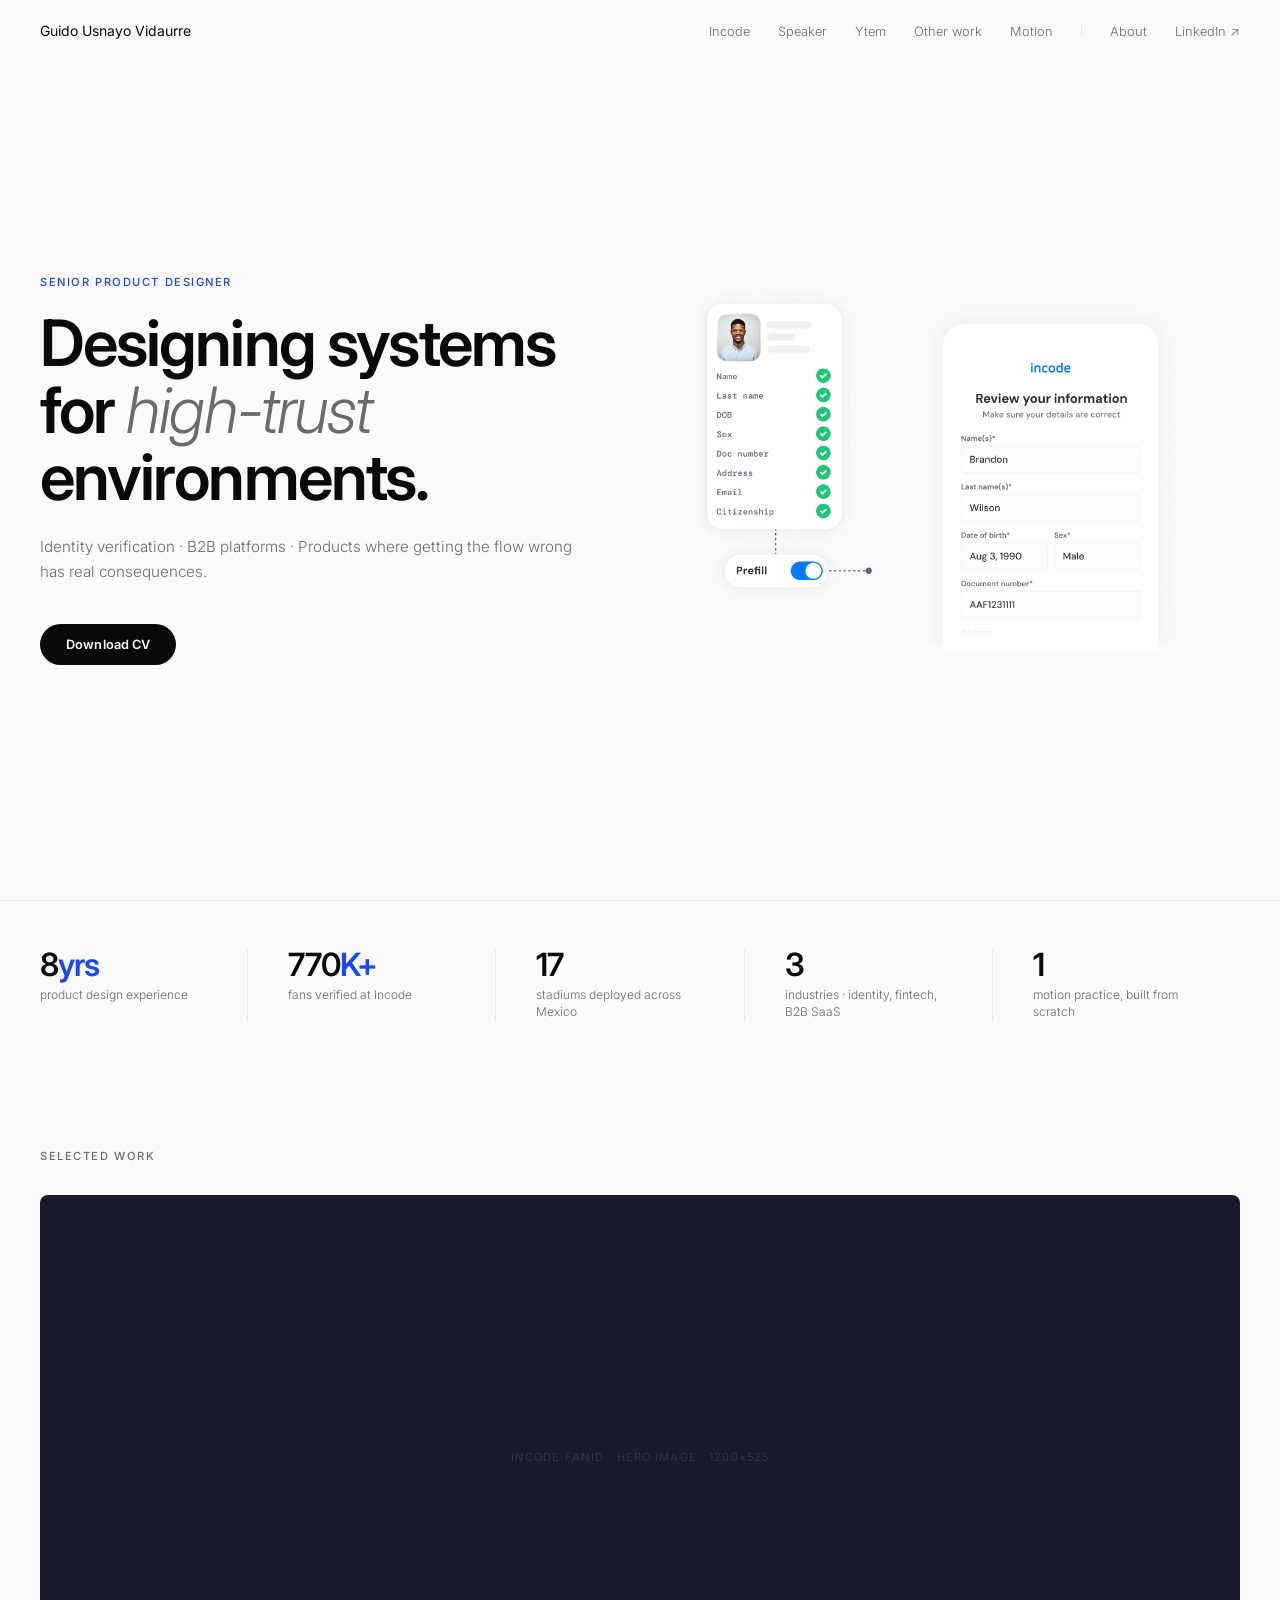
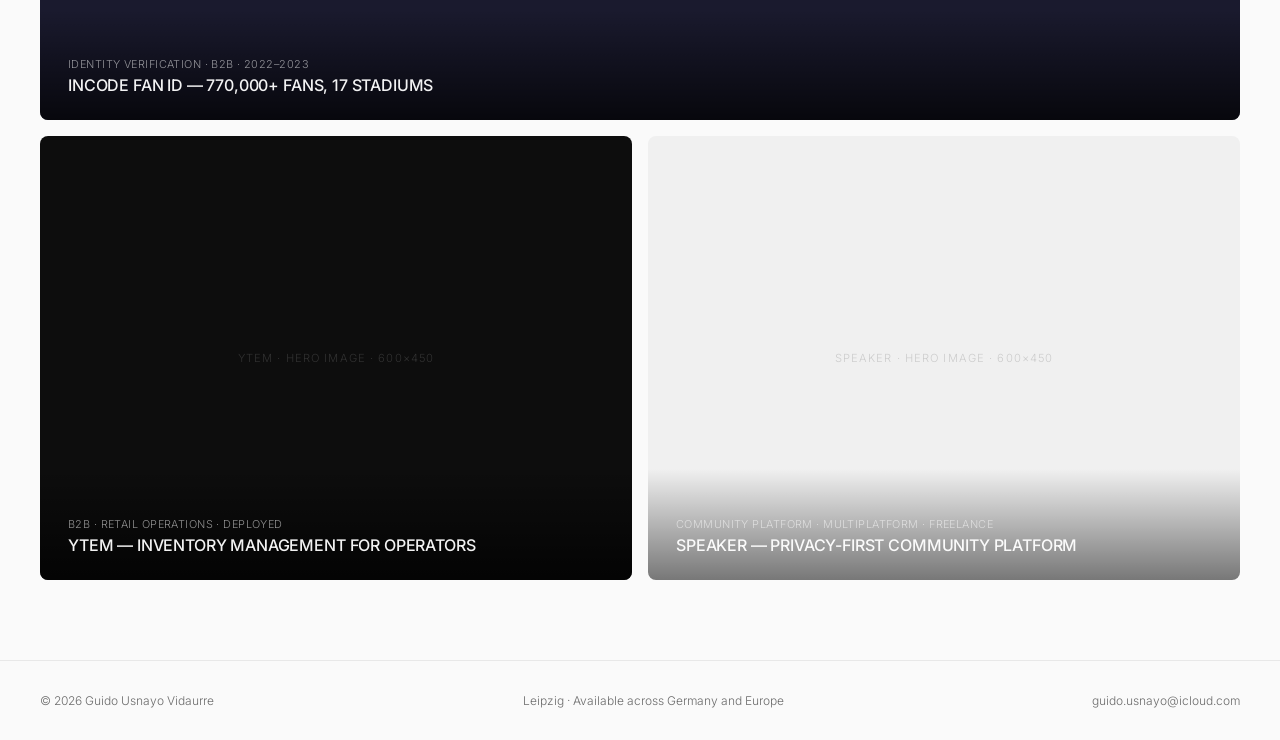
==== index.html @ aa454eb3 "add all pages and rename images" ====
<!DOCTYPE html>
<html lang="en">
<head>
  <meta charset="UTF-8">
  <meta name="viewport" content="width=device-width, initial-scale=1.0">
  <title>Guido Usnayo Vidaurre — Senior Product Designer</title>
  <link rel="preconnect" href="https://fonts.googleapis.com">
  <link rel="preconnect" href="https://fonts.gstatic.com" crossorigin>
  <link href="https://fonts.googleapis.com/css2?family=Inter:wght@300;400;500;600&display=swap" rel="stylesheet">
  <style>
    *, *::before, *::after { box-sizing: border-box; margin: 0; padding: 0; }

    :root {
      --black: #0a0a0a;
      --white: #fafafa;
      --gray: #6b6b6b;
      --light-gray: #e8e8e8;
      --accent: #1a46ff;
      --font: 'Inter', -apple-system, sans-serif;
    }

    html { font-size: 16px; scroll-behavior: smooth; }

    body {
      background: var(--white);
      color: var(--black);
      font-family: var(--font);
      font-weight: 300;
      -webkit-font-smoothing: antialiased;
    }

    /* NAV */
    nav {
      position: fixed;
      top: 0; left: 0; right: 0;
      z-index: 100;
      display: flex;
      align-items: center;
      justify-content: space-between;
      padding: 20px 40px;
      background: rgba(250,250,250,0.92);
      backdrop-filter: blur(12px);
      border-bottom: 1px solid transparent;
      transition: border-color 0.3s;
    }
    nav.scrolled { border-bottom-color: var(--light-gray); }

    .nav-name {
      font-size: 0.875rem;
      font-weight: 400;
      color: var(--black);
      text-decoration: none;
    }

    .nav-links {
      display: flex;
      align-items: center;
      gap: 28px;
      list-style: none;
    }
    .nav-links a {
      font-size: 0.8rem;
      color: var(--gray);
      text-decoration: none;
      transition: color 0.2s;
    }
    .nav-links a:hover { color: var(--black); }
    .nav-divider { width: 1px; height: 12px; background: var(--light-gray); }

    /* HERO */
    .hero {
      min-height: 100vh;
      display: grid;
      grid-template-columns: 1fr 1fr;
      align-items: center;
      padding: 120px 40px 80px;
      gap: 80px;
    }

    .hero-label {
      font-size: 0.7rem;
      font-weight: 500;
      letter-spacing: 0.14em;
      text-transform: uppercase;
      color: var(--accent);
      margin-bottom: 20px;
      opacity: 0;
      animation: fadeUp 0.5s ease forwards 0.1s;
    }

    .hero-headline {
      font-size: clamp(2.8rem, 5vw, 4.5rem);
      font-weight: 600;
      line-height: 1.05;
      letter-spacing: -0.03em;
      color: var(--black);
      margin-bottom: 24px;
      opacity: 0;
      animation: fadeUp 0.5s ease forwards 0.2s;
    }

    .hero-headline em {
      font-style: italic;
      font-weight: 300;
      color: var(--gray);
    }

    .hero-sub {
      font-size: 0.95rem;
      line-height: 1.65;
      color: var(--gray);
      margin-bottom: 40px;
      opacity: 0;
      animation: fadeUp 0.5s ease forwards 0.3s;
    }

    .hero-actions {
      opacity: 0;
      animation: fadeUp 0.5s ease forwards 0.4s;
    }

    .btn-pill {
      display: inline-flex;
      align-items: center;
      gap: 8px;
      background: var(--black);
      color: var(--white);
      padding: 13px 26px;
      border-radius: 100px;
      font-size: 0.8rem;
      font-weight: 600;
      text-decoration: none;
      letter-spacing: 0.01em;
      transition: background 0.2s, transform 0.15s;
    }
    .btn-pill:hover { background: #222; transform: translateY(-1px); }

    /* HERO RIGHT */
    .hero-right {
      opacity: 0;
      animation: fadeIn 0.7s ease forwards 0.5s;
    }

    .hero-image-placeholder {
      width: 100%;
      aspect-ratio: 4/3;
      background: #f0f0f0;
      border-radius: 12px;
      display: flex;
      align-items: center;
      justify-content: center;
      color: var(--gray);
      font-size: 0.75rem;
      letter-spacing: 0.06em;
      text-transform: uppercase;
      border: 1px dashed var(--light-gray);
    }

    /* STATS BAR */
    .stats {
      padding: 48px 40px;
      border-top: 1px solid var(--light-gray);
      display: flex;
      gap: 0;
    }

    .stat {
      flex: 1;
      padding-right: 40px;
      border-right: 1px solid var(--light-gray);
    }
    .stat:not(:first-child) { padding-left: 40px; }
    .stat:last-child { border-right: none; }

    .stat-value {
      font-size: 2rem;
      font-weight: 600;
      letter-spacing: -0.03em;
      color: var(--black);
      line-height: 1;
      margin-bottom: 6px;
    }
    .stat-value span { color: var(--accent); }

    .stat-label {
      font-size: 0.75rem;
      color: var(--gray);
      line-height: 1.4;
    }

    /* WORK GRID */
    .work { padding: 80px 40px; }

    .section-label {
      font-size: 0.7rem;
      font-weight: 500;
      letter-spacing: 0.14em;
      text-transform: uppercase;
      color: var(--gray);
      margin-bottom: 32px;
      display: block;
    }

    .work-grid {
      display: grid;
      grid-template-columns: 1fr 1fr;
      gap: 16px;
    }

    .work-item {
      position: relative;
      display: block;
      text-decoration: none;
      overflow: hidden;
      border-radius: 8px;
    }

    .work-item:first-child {
      grid-column: 1 / -1;
    }

    .work-item-img {
      position: relative;
      width: 100%;
      aspect-ratio: 16/7;
      background: #1a1a2e;
      display: flex;
      align-items: center;
      justify-content: center;
      color: rgba(255,255,255,0.15);
      font-size: 0.7rem;
      letter-spacing: 0.1em;
      text-transform: uppercase;
      transition: transform 0.5s cubic-bezier(0.16,1,0.3,1);
      overflow: hidden;
    }

    .work-item:not(:first-child) .work-item-img {
      aspect-ratio: 4/3;
    }

    .work-item:nth-child(2) .work-item-img { background: #0d0d0d; }
    .work-item:nth-child(3) .work-item-img { background: #f0f0f0; color: rgba(0,0,0,0.15); }

    .work-item:hover .work-item-img { transform: scale(1.02); }

    /* Title overlay inside image */
    .work-item-info {
      position: absolute;
      bottom: 0;
      left: 0;
      right: 0;
      padding: 48px 28px 24px;
      background: linear-gradient(to top, rgba(0,0,0,0.72) 0%, transparent 100%);
    }

    .work-item:nth-child(3) .work-item-info {
      background: linear-gradient(to top, rgba(0,0,0,0.5) 0%, transparent 100%);
    }

    .work-item-meta {
      font-size: 0.68rem;
      color: rgba(255,255,255,0.55);
      letter-spacing: 0.04em;
      margin-bottom: 4px;
    }

    .work-item-title {
      font-size: 1rem;
      font-weight: 500;
      color: rgba(255,255,255,0.95);
      letter-spacing: -0.01em;
      line-height: 1.3;
    }

    /* FOOTER */
    footer {
      padding: 32px 40px;
      border-top: 1px solid var(--light-gray);
      display: flex;
      align-items: center;
      justify-content: space-between;
    }

    .footer-text {
      font-size: 0.75rem;
      color: var(--gray);
    }

    /* ANIMATIONS */
    @keyframes fadeUp {
      from { opacity: 0; transform: translateY(14px); }
      to { opacity: 1; transform: translateY(0); }
    }
    @keyframes fadeIn {
      from { opacity: 0; }
      to { opacity: 1; }
    }

    /* RESPONSIVE */
    @media (max-width: 860px) {
      nav { padding: 16px 20px; }
      .nav-links { gap: 16px; }

      .hero {
        grid-template-columns: 1fr;
        padding: 100px 20px 60px;
        gap: 40px;
        min-height: auto;
      }

      .stats {
        padding: 40px 20px;
        flex-wrap: wrap;
        gap: 24px;
      }
      .stat { flex: 1 1 40%; border-right: none; padding: 0; }

      .work { padding: 40px 20px; }
      .work-grid { grid-template-columns: 1fr; }
      .work-item:first-child { grid-column: 1; }
      .work-item .work-item-img { aspect-ratio: 4/3 !important; }

      footer { padding: 24px 20px; flex-direction: column; gap: 8px; text-align: center; }
    }
  </style>
</head>
<body>

  <nav id="nav">
    <a href="index.html" class="nav-name">Guido Usnayo Vidaurre</a>
    <ul class="nav-links">
      <li><a href="incode.html">Incode</a></li>
      <li><a href="speaker.html">Speaker</a></li>
      <li><a href="ytem.html">Ytem</a></li>
      <li><a href="other.html">Other work</a></li>
      <li><a href="motion.html">Motion</a></li>
      <li class="nav-divider"></li>
      <li><a href="about.html">About</a></li>
      <li><a href="https://www.linkedin.com/in/guido-usnayovidaurre/" target="_blank">LinkedIn ↗</a></li>
    </ul>
  </nav>

  <!-- HERO -->
  <section class="hero">
    <div class="hero-left">
      <p class="hero-label">Senior Product Designer</p>
      <h1 class="hero-headline">Designing systems for <em>high-trust</em> environments.</h1>
      <p class="hero-sub">Identity verification · B2B platforms · Products where getting the flow wrong has real consequences.</p>
      <div class="hero-actions">
        <a href="https://drive.google.com/file/d/1SzSFB1lvbNfN5dKFIprZUKIo4jcVjWtV/view?usp=share_link" target="_blank" class="btn-pill">Download CV</a>
      </div>
    </div>
    <div class="hero-right">
      <!-- Replace src with your actual hero image -->
      <img src="images/ic1.png" alt="Incode operator dashboard" style="width:100%; height:100%; object-fit:cover; border-radius:12px;">
    </div>
  </section>

  <!-- STATS -->
  <section class="stats">
    <div class="stat">
      <div class="stat-value">8<span>yrs</span></div>
      <div class="stat-label">product design experience</div>
    </div>
    <div class="stat">
      <div class="stat-value">770<span>K+</span></div>
      <div class="stat-label">fans verified at Incode</div>
    </div>
    <div class="stat">
      <div class="stat-value">17</div>
      <div class="stat-label">stadiums deployed across Mexico</div>
    </div>
    <div class="stat">
      <div class="stat-value">3</div>
      <div class="stat-label">industries · identity, fintech, B2B SaaS</div>
    </div>
    <div class="stat">
      <div class="stat-value">1</div>
      <div class="stat-label">motion practice, built from scratch</div>
    </div>
  </section>

  <!-- WORK -->
  <section class="work">
    <span class="section-label">Selected Work</span>
    <div class="work-grid">

      <a href="incode.html" class="work-item">
        <div class="work-item-img">Incode FanID · hero image · 1200×525
          <div class="work-item-info">
            <div class="work-item-meta">Identity Verification · B2B · 2022–2023</div>
            <div class="work-item-title">Incode Fan ID — 770,000+ fans, 17 stadiums</div>
          </div>
        </div>
      </a>

      <a href="ytem.html" class="work-item">
        <div class="work-item-img">Ytem · hero image · 600×450
          <div class="work-item-info">
            <div class="work-item-meta">B2B · Retail Operations · Deployed</div>
            <div class="work-item-title">Ytem — Inventory management for operators</div>
          </div>
        </div>
      </a>

      <a href="speaker.html" class="work-item">
        <div class="work-item-img">Speaker · hero image · 600×450
          <div class="work-item-info">
            <div class="work-item-meta">Community Platform · Multiplatform · Freelance</div>
            <div class="work-item-title">Speaker — Privacy-first community platform</div>
          </div>
        </div>
      </a>

    </div>
  </section>

  <!-- FOOTER -->
  <footer>
    <span class="footer-text">© 2026 Guido Usnayo Vidaurre</span>
    <span class="footer-text">Leipzig · Available across Germany and Europe</span>
    <span class="footer-text">guido.usnayo@icloud.com</span>
  </footer>

  <script>
    const nav = document.getElementById('nav');
    window.addEventListener('scroll', () => {
      nav.classList.toggle('scrolled', window.scrollY > 20);
    });
  </script>

</body>
</html>
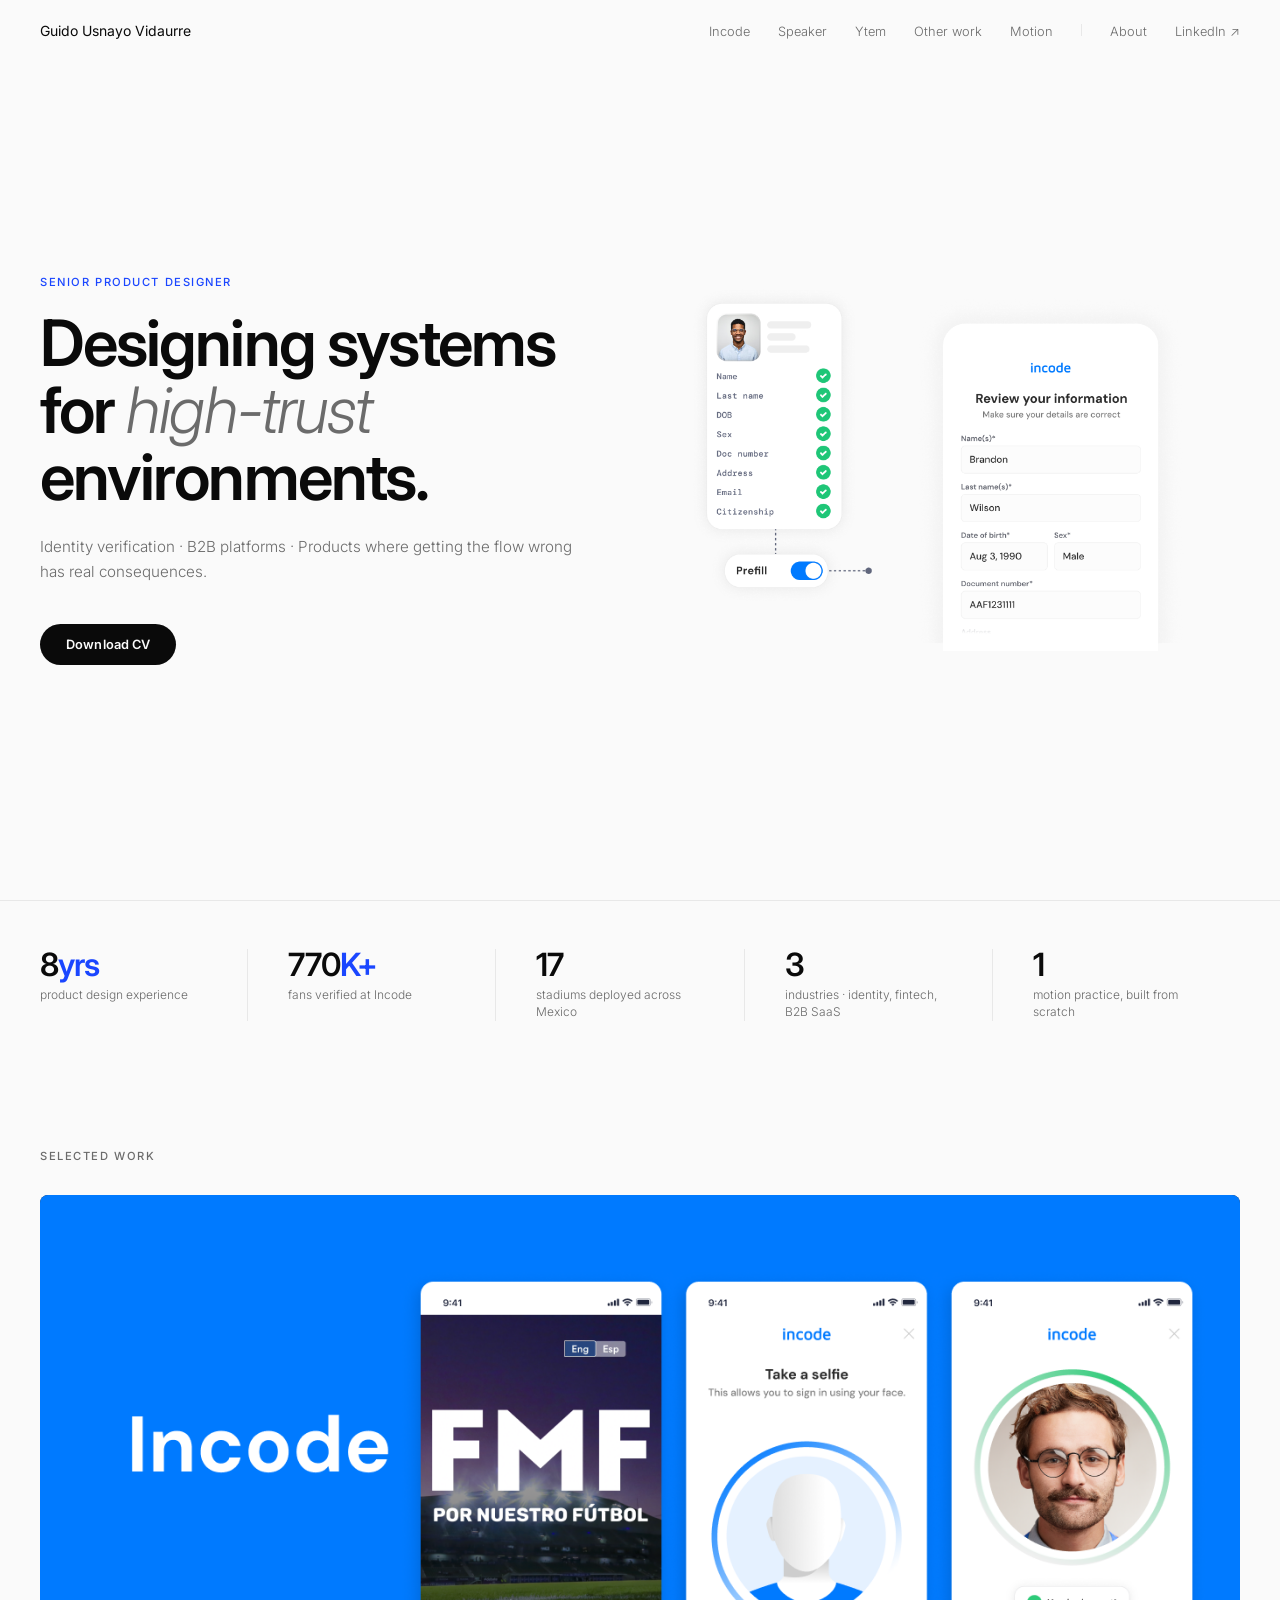
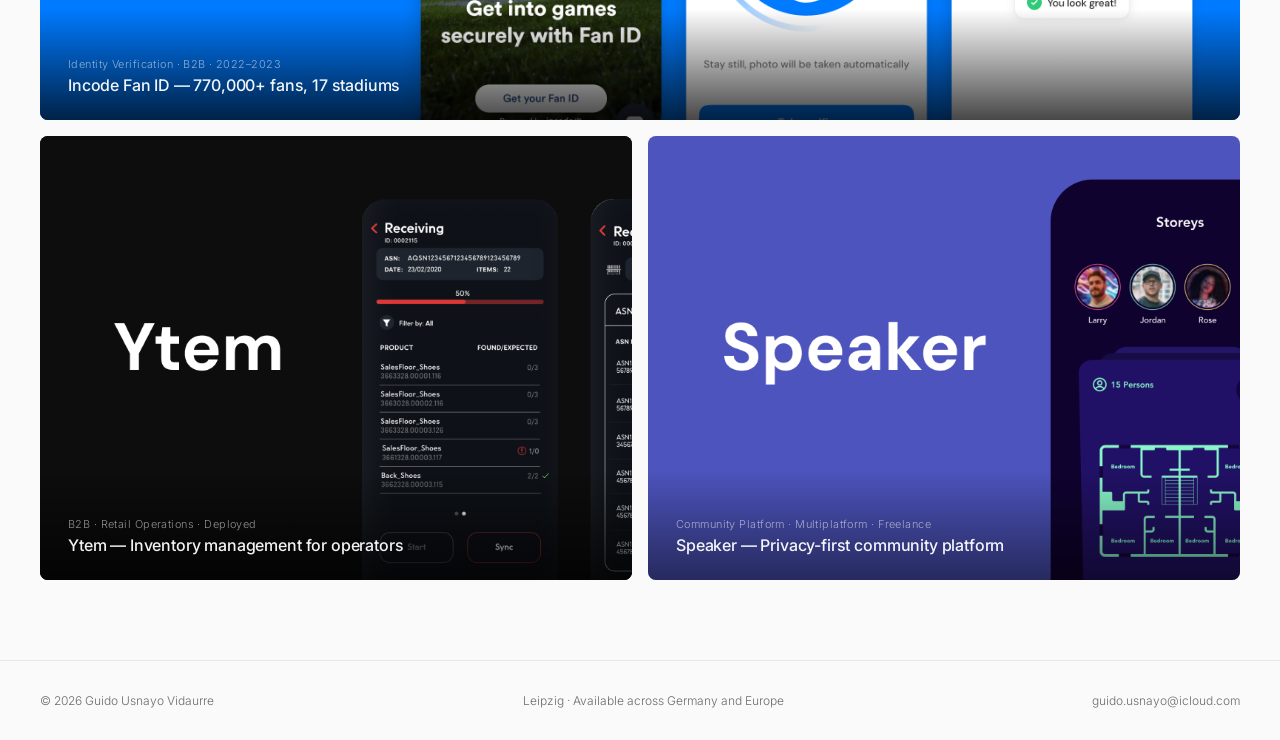
==== commit 11d1bfd2: "update index.html with new images and descriptions for three work items; update about.html with new " ====
--- a/index.html
+++ b/index.html
@@ -224,15 +224,18 @@
       width: 100%;
       aspect-ratio: 16/7;
       background: #1a1a2e;
-      display: flex;
-      align-items: center;
-      justify-content: center;
-      color: rgba(255,255,255,0.15);
-      font-size: 0.7rem;
-      letter-spacing: 0.1em;
-      text-transform: uppercase;
+      overflow: hidden;
       transition: transform 0.5s cubic-bezier(0.16,1,0.3,1);
-      overflow: hidden;
+    }
+
+    .work-item-img img {
+      position: absolute;
+      top: 0;
+      left: 0;
+      width: 100%;
+      height: 100%;
+      object-fit: cover;
+      object-position: left center;
     }
 
     .work-item:not(:first-child) .work-item-img {
@@ -387,7 +390,8 @@
     <div class="work-grid">
 
       <a href="incode.html" class="work-item">
-        <div class="work-item-img">Incode FanID · hero image · 1200×525
+        <div class="work-item-img">
+          <img src="images/h01.png">
           <div class="work-item-info">
             <div class="work-item-meta">Identity Verification · B2B · 2022–2023</div>
             <div class="work-item-title">Incode Fan ID — 770,000+ fans, 17 stadiums</div>
@@ -396,7 +400,8 @@
       </a>
 
       <a href="ytem.html" class="work-item">
-        <div class="work-item-img">Ytem · hero image · 600×450
+        <div class="work-item-img">
+          <img src="images/h02.png">
           <div class="work-item-info">
             <div class="work-item-meta">B2B · Retail Operations · Deployed</div>
             <div class="work-item-title">Ytem — Inventory management for operators</div>
@@ -405,7 +410,8 @@
       </a>
 
       <a href="speaker.html" class="work-item">
-        <div class="work-item-img">Speaker · hero image · 600×450
+        <div class="work-item-img">
+          <img src="images/h03.png">
           <div class="work-item-info">
             <div class="work-item-meta">Community Platform · Multiplatform · Freelance</div>
             <div class="work-item-title">Speaker — Privacy-first community platform</div>
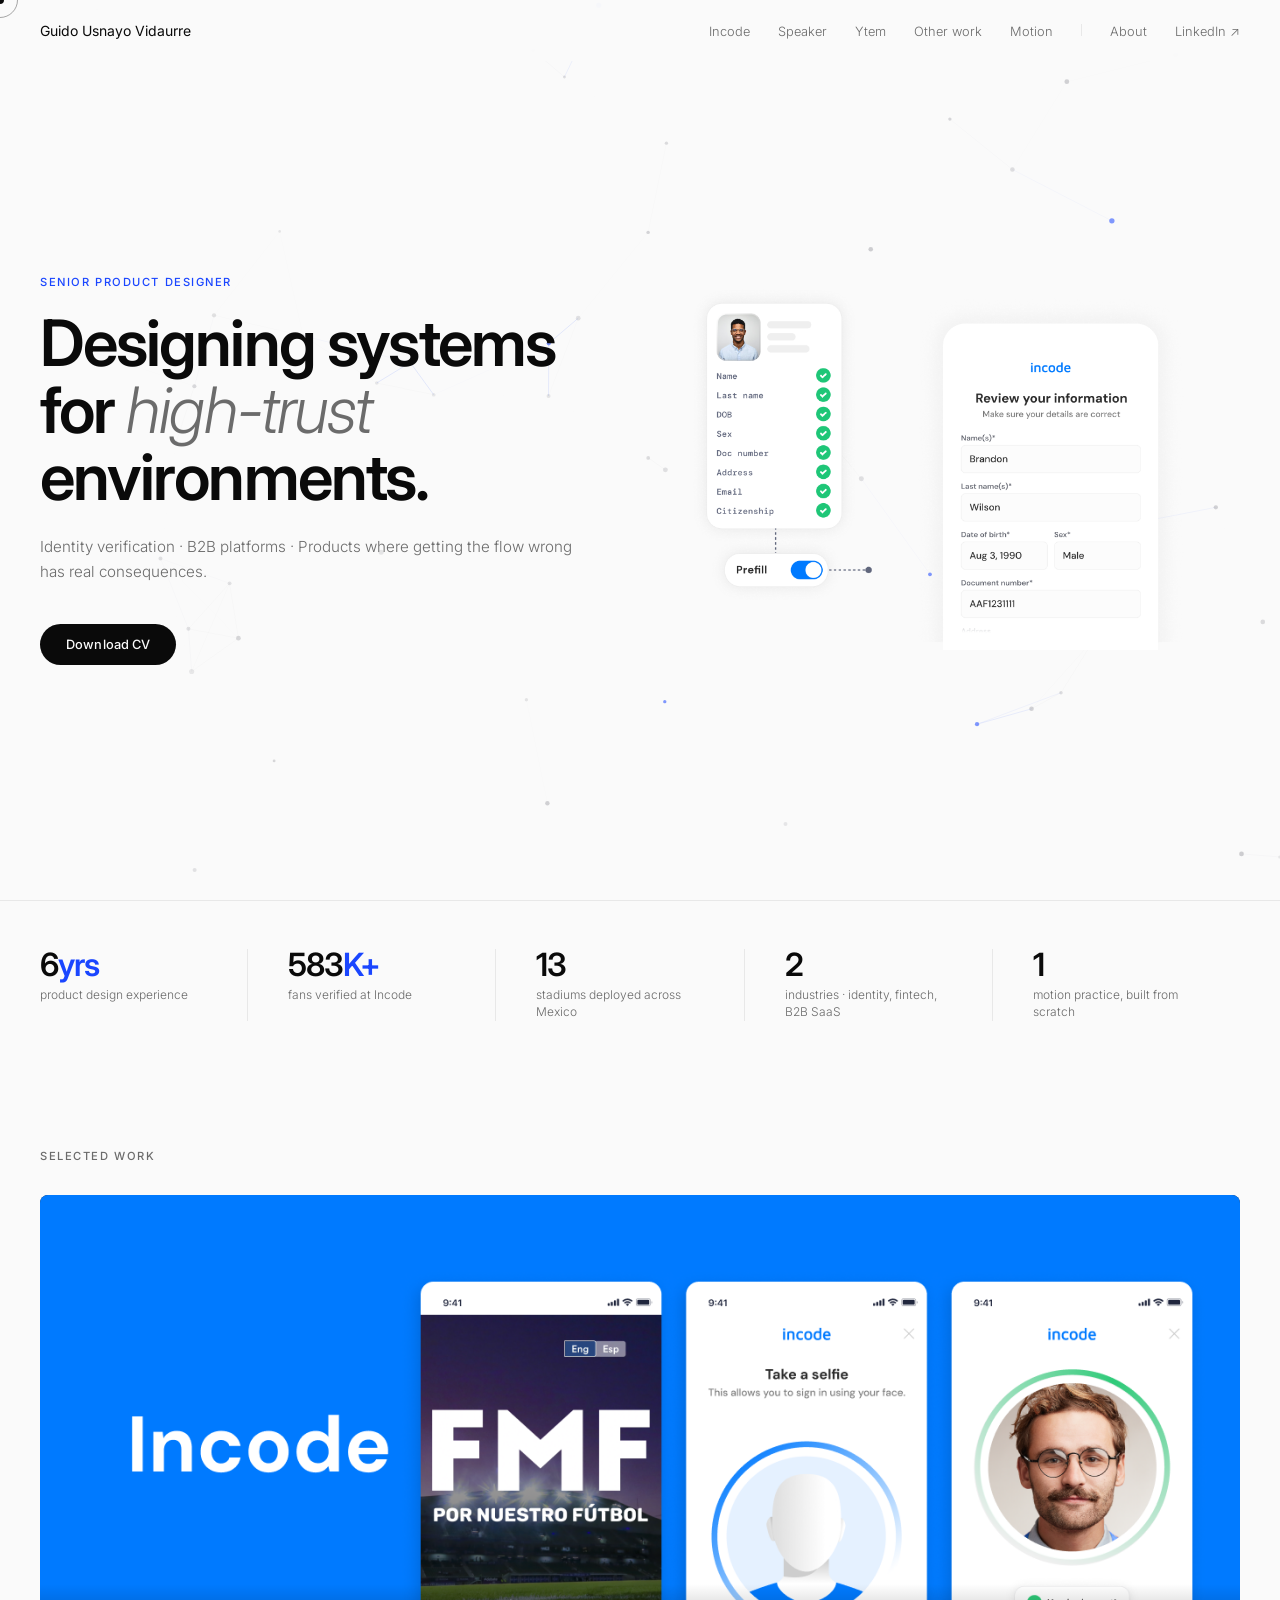
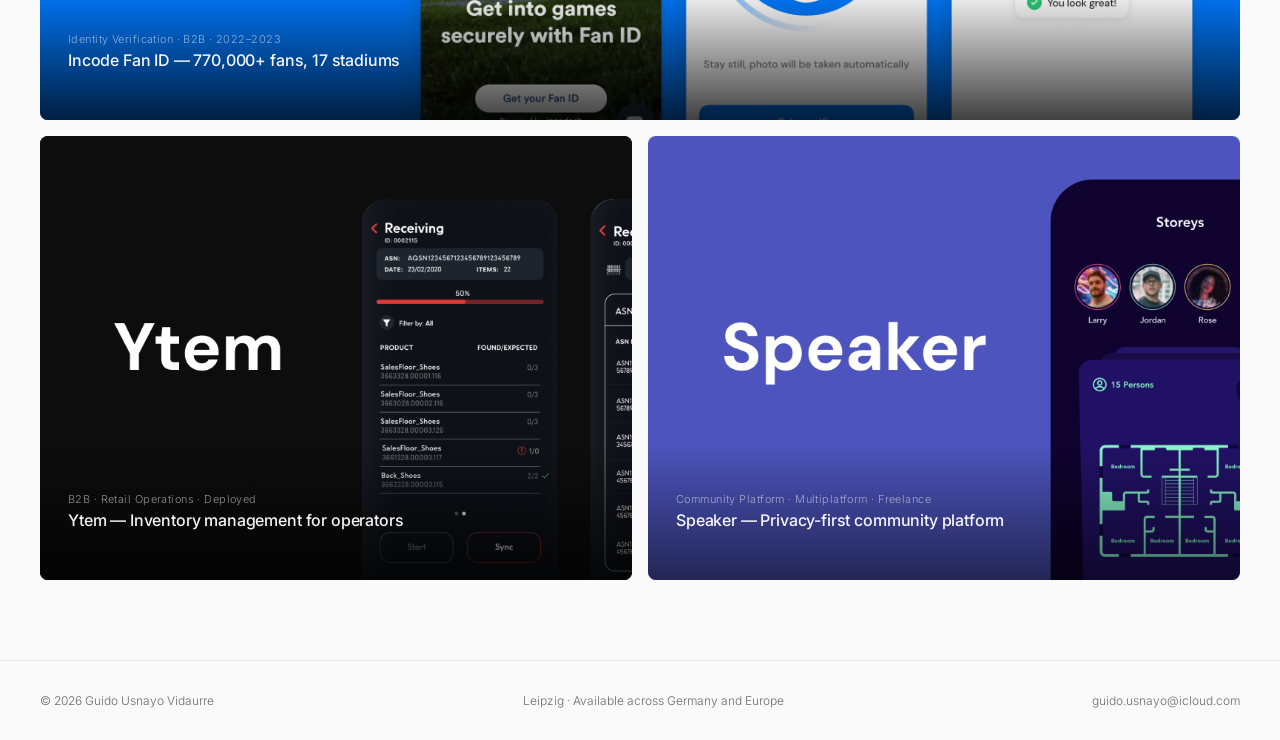
==== commit 948589a6: "fix: mobile navigation menu overlay and hero image adjustments" ====
--- a/index.html
+++ b/index.html
@@ -4,9 +4,10 @@
   <meta charset="UTF-8">
   <meta name="viewport" content="width=device-width, initial-scale=1.0">
   <title>Guido Usnayo Vidaurre — Senior Product Designer</title>
+  <meta name="description" content="Senior Product Designer specializing in identity verification, B2B platforms, and high-trust product environments. Based in Leipzig, Germany.">
   <link rel="preconnect" href="https://fonts.googleapis.com">
   <link rel="preconnect" href="https://fonts.gstatic.com" crossorigin>
-  <link href="https://fonts.googleapis.com/css2?family=Inter:wght@300;400;500;600&display=swap" rel="stylesheet">
+  <link href="https://fonts.googleapis.com/css2?family=Inter:ital,wght@0,300;0,400;0,500;0,600;0,700;1,300&display=swap" rel="stylesheet">
   <style>
     *, *::before, *::after { box-sizing: border-box; margin: 0; padding: 0; }
 
@@ -17,6 +18,8 @@
       --light-gray: #e8e8e8;
       --accent: #1a46ff;
       --font: 'Inter', -apple-system, sans-serif;
+      --ease-out-expo: cubic-bezier(0.16, 1, 0.3, 1);
+      --ease-in-out: cubic-bezier(0.4, 0, 0.2, 1);
     }
 
     html { font-size: 16px; scroll-behavior: smooth; }
@@ -27,9 +30,48 @@
       font-family: var(--font);
       font-weight: 300;
       -webkit-font-smoothing: antialiased;
-    }
-
-    /* NAV */
+      cursor: none;
+    }
+
+    /* ── CUSTOM CURSOR ── */
+    .cursor {
+      position: fixed;
+      z-index: 9999;
+      pointer-events: none;
+      mix-blend-mode: difference;
+    }
+
+    .cursor-dot {
+      width: 8px; height: 8px;
+      background: var(--black);
+      border-radius: 50%;
+      position: fixed;
+      transform: translate(-50%, -50%);
+      transition: transform 0.1s, width 0.3s var(--ease-out-expo), height 0.3s var(--ease-out-expo);
+      z-index: 9999;
+      pointer-events: none;
+    }
+
+    .cursor-ring {
+      width: 36px; height: 36px;
+      border: 1px solid rgba(10,10,10,0.35);
+      border-radius: 50%;
+      position: fixed;
+      transform: translate(-50%, -50%);
+      transition: transform 0.08s linear, width 0.35s var(--ease-out-expo), height 0.35s var(--ease-out-expo), border-color 0.25s;
+      z-index: 9998;
+      pointer-events: none;
+    }
+
+    body.cursor-hover .cursor-dot { width: 14px; height: 14px; }
+    body.cursor-hover .cursor-ring { width: 56px; height: 56px; border-color: rgba(26,70,255,0.5); }
+
+    @media (hover: none) {
+      .cursor-dot, .cursor-ring { display: none; }
+      body { cursor: auto; }
+    }
+
+    /* ── NAV ── */
     nav {
       position: fixed;
       top: 0; left: 0; right: 0;
@@ -40,34 +82,33 @@
       padding: 20px 40px;
       background: rgba(250,250,250,0.92);
       backdrop-filter: blur(12px);
+      -webkit-backdrop-filter: blur(12px);
       border-bottom: 1px solid transparent;
-      transition: border-color 0.3s;
+      transition: border-color 0.32s var(--ease-in-out);
     }
     nav.scrolled { border-bottom-color: var(--light-gray); }
-
     .nav-name {
-      font-size: 0.875rem;
-      font-weight: 400;
-      color: var(--black);
-      text-decoration: none;
-    }
-
-    .nav-links {
-      display: flex;
-      align-items: center;
-      gap: 28px;
-      list-style: none;
-    }
+      font-size: 0.875rem; font-weight: 400; color: var(--black);
+      text-decoration: none; transition: opacity 0.18s;
+    }
+    .nav-name:hover { opacity: 0.6; }
+    .nav-links { display: flex; align-items: center; gap: 28px; list-style: none; }
     .nav-links a {
-      font-size: 0.8rem;
-      color: var(--gray);
-      text-decoration: none;
-      transition: color 0.2s;
+      font-size: 0.8rem; color: var(--gray); text-decoration: none;
+      transition: color 0.18s; position: relative;
+    }
+    .nav-links a::after {
+      content: ''; position: absolute; bottom: -2px; left: 0;
+      width: 0; height: 1px; background: var(--black);
+      transition: width 0.32s var(--ease-out-expo);
     }
     .nav-links a:hover { color: var(--black); }
+    .nav-links a:hover::after { width: 100%; }
+    .nav-links a.active { color: var(--black); font-weight: 500; }
+    .nav-links a.active::after { width: 100%; }
     .nav-divider { width: 1px; height: 12px; background: var(--light-gray); }
 
-    /* HERO */
+    /* ── HERO ── */
     .hero {
       min-height: 100vh;
       display: grid;
@@ -75,264 +116,278 @@
       align-items: center;
       padding: 120px 40px 80px;
       gap: 80px;
+      position: relative;
+      overflow: hidden;
+    }
+
+    /* ── CONSTELLATION CANVAS ── */
+    #heroCanvas {
+      position: absolute;
+      inset: 0;
+      width: 100%;
+      height: 100%;
+      pointer-events: none;
+      z-index: 0;
+      opacity: 1;
+      transition: opacity 0.6s ease;
+    }
+
+    .hero-left, .hero-right {
+      position: relative;
+      z-index: 1;
     }
 
     .hero-label {
-      font-size: 0.7rem;
-      font-weight: 500;
-      letter-spacing: 0.14em;
-      text-transform: uppercase;
-      color: var(--accent);
-      margin-bottom: 20px;
-      opacity: 0;
-      animation: fadeUp 0.5s ease forwards 0.1s;
+      font-size: 0.7rem; font-weight: 500; letter-spacing: 0.14em;
+      text-transform: uppercase; color: var(--accent);
+      margin-bottom: 20px; display: block;
+      opacity: 0; animation: fadeUp 0.6s var(--ease-out-expo) forwards 0.1s;
     }
 
     .hero-headline {
-      font-size: clamp(2.8rem, 5vw, 4.5rem);
-      font-weight: 600;
-      line-height: 1.05;
-      letter-spacing: -0.03em;
-      color: var(--black);
+      font-size: clamp(2.8rem, 5vw, 4.5rem); font-weight: 600;
+      line-height: 1.05; letter-spacing: -0.03em; color: var(--black);
       margin-bottom: 24px;
-      opacity: 0;
-      animation: fadeUp 0.5s ease forwards 0.2s;
-    }
-
-    .hero-headline em {
-      font-style: italic;
-      font-weight: 300;
-      color: var(--gray);
-    }
+      opacity: 0; animation: fadeUp 0.6s var(--ease-out-expo) forwards 0.2s;
+    }
+
+    .hero-headline em { font-style: italic; font-weight: 300; color: var(--gray); }
 
     .hero-sub {
-      font-size: 0.95rem;
-      line-height: 1.65;
-      color: var(--gray);
+      font-size: 0.95rem; line-height: 1.65; color: var(--gray);
       margin-bottom: 40px;
-      opacity: 0;
-      animation: fadeUp 0.5s ease forwards 0.3s;
+      opacity: 0; animation: fadeUp 0.6s var(--ease-out-expo) forwards 0.3s;
     }
 
     .hero-actions {
-      opacity: 0;
-      animation: fadeUp 0.5s ease forwards 0.4s;
+      opacity: 0; animation: fadeUp 0.6s var(--ease-out-expo) forwards 0.4s;
     }
 
     .btn-pill {
-      display: inline-flex;
-      align-items: center;
-      gap: 8px;
-      background: var(--black);
-      color: var(--white);
-      padding: 13px 26px;
-      border-radius: 100px;
-      font-size: 0.8rem;
-      font-weight: 600;
-      text-decoration: none;
+      display: inline-flex; align-items: center; gap: 8px;
+      background: var(--black); color: var(--white);
+      padding: 13px 26px; border-radius: 100px;
+      font-size: 0.8rem; font-weight: 500; text-decoration: none;
       letter-spacing: 0.01em;
-      transition: background 0.2s, transform 0.15s;
-    }
-    .btn-pill:hover { background: #222; transform: translateY(-1px); }
-
-    /* HERO RIGHT */
+      transition: background 0.18s, transform 0.18s, box-shadow 0.18s;
+    }
+    .btn-pill:hover {
+      background: #222;
+      transform: translateY(-2px);
+      box-shadow: 0 8px 24px rgba(0,0,0,0.18);
+    }
+    .btn-pill:active { transform: translateY(0); }
+
     .hero-right {
-      opacity: 0;
-      animation: fadeIn 0.7s ease forwards 0.5s;
-    }
-
-    .hero-image-placeholder {
-      width: 100%;
-      aspect-ratio: 4/3;
-      background: #f0f0f0;
-      border-radius: 12px;
-      display: flex;
-      align-items: center;
-      justify-content: center;
-      color: var(--gray);
-      font-size: 0.75rem;
-      letter-spacing: 0.06em;
-      text-transform: uppercase;
-      border: 1px dashed var(--light-gray);
-    }
-
-    /* STATS BAR */
+      opacity: 0; animation: scaleIn 0.8s var(--ease-out-expo) forwards 0.45s;
+    }
+
+    .hero-right img {
+      width: 100%; border-radius: 12px;
+    }
+
+    /* ── STATS ── */
     .stats {
       padding: 48px 40px;
       border-top: 1px solid var(--light-gray);
-      display: flex;
-      gap: 0;
-    }
-
-    .stat {
-      flex: 1;
-      padding-right: 40px;
-      border-right: 1px solid var(--light-gray);
-    }
+      display: flex; gap: 0;
+    }
+
+    .stat { flex: 1; padding-right: 40px; border-right: 1px solid var(--light-gray); }
     .stat:not(:first-child) { padding-left: 40px; }
     .stat:last-child { border-right: none; }
 
     .stat-value {
-      font-size: 2rem;
-      font-weight: 600;
-      letter-spacing: -0.03em;
-      color: var(--black);
-      line-height: 1;
-      margin-bottom: 6px;
-    }
+      font-size: 2rem; font-weight: 600; letter-spacing: -0.03em;
+      color: var(--black); line-height: 1; margin-bottom: 6px;
+      transition: transform 0.3s var(--ease-out-expo);
+    }
+    .stat:hover .stat-value { transform: translateY(-2px); }
     .stat-value span { color: var(--accent); }
-
-    .stat-label {
-      font-size: 0.75rem;
-      color: var(--gray);
-      line-height: 1.4;
-    }
-
-    /* WORK GRID */
+    .stat-label { font-size: 0.75rem; color: var(--gray); line-height: 1.4; }
+
+    /* ── WORK ── */
     .work { padding: 80px 40px; }
 
     .section-label {
-      font-size: 0.7rem;
-      font-weight: 500;
-      letter-spacing: 0.14em;
-      text-transform: uppercase;
-      color: var(--gray);
-      margin-bottom: 32px;
-      display: block;
+      font-size: 0.7rem; font-weight: 500; letter-spacing: 0.14em;
+      text-transform: uppercase; color: var(--gray);
+      margin-bottom: 32px; display: block;
     }
 
     .work-grid {
-      display: grid;
-      grid-template-columns: 1fr 1fr;
-      gap: 16px;
+      display: grid; grid-template-columns: 1fr 1fr; gap: 16px;
     }
 
     .work-item {
-      position: relative;
-      display: block;
-      text-decoration: none;
+      position: relative; display: block;
+      text-decoration: none; overflow: hidden; border-radius: 8px;
+    }
+
+    .work-item:first-child { grid-column: 1 / -1; }
+
+    .work-item-img {
+      position: relative; width: 100%;
+      aspect-ratio: 16/7; background: #1a1a2e;
       overflow: hidden;
-      border-radius: 8px;
-    }
-
-    .work-item:first-child {
-      grid-column: 1 / -1;
-    }
-
-    .work-item-img {
-      position: relative;
-      width: 100%;
-      aspect-ratio: 16/7;
-      background: #1a1a2e;
-      overflow: hidden;
-      transition: transform 0.5s cubic-bezier(0.16,1,0.3,1);
-    }
+    }
+
+    .work-item:not(:first-child) .work-item-img { aspect-ratio: 4/3; }
+    .work-item:nth-child(2) .work-item-img { background: #0d0d0d; }
+    .work-item:nth-child(3) .work-item-img { background: #f0f0f0; }
 
     .work-item-img img {
-      position: absolute;
-      top: 0;
-      left: 0;
-      width: 100%;
-      height: 100%;
-      object-fit: cover;
-      object-position: left center;
-    }
-
-    .work-item:not(:first-child) .work-item-img {
-      aspect-ratio: 4/3;
-    }
-
-    .work-item:nth-child(2) .work-item-img { background: #0d0d0d; }
-    .work-item:nth-child(3) .work-item-img { background: #f0f0f0; color: rgba(0,0,0,0.15); }
-
-    .work-item:hover .work-item-img { transform: scale(1.02); }
-
-    /* Title overlay inside image */
+      position: absolute; top: 0; left: 0;
+      width: 100%; height: 100%;
+      object-fit: cover; object-position: left center;
+      transition: transform 0.7s var(--ease-out-expo);
+    }
+
+    .work-item:hover .work-item-img img { transform: scale(1.04); }
+
+    /* Hover overlay */
+    .work-item-overlay {
+      position: absolute; inset: 0;
+      background: rgba(26,70,255,0.0);
+      transition: background 0.4s var(--ease-out-expo);
+      z-index: 1;
+    }
+    .work-item:hover .work-item-overlay { background: rgba(26,70,255,0.06); }
+
     .work-item-info {
-      position: absolute;
-      bottom: 0;
-      left: 0;
-      right: 0;
+      position: absolute; bottom: 0; left: 0; right: 0;
       padding: 48px 28px 24px;
-      background: linear-gradient(to top, rgba(0,0,0,0.72) 0%, transparent 100%);
-    }
+      background: linear-gradient(to top, rgba(0,0,0,0.75) 0%, transparent 100%);
+      z-index: 2;
+      transition: padding 0.4s var(--ease-out-expo);
+    }
+    .work-item:hover .work-item-info { padding-bottom: 28px; }
 
     .work-item:nth-child(3) .work-item-info {
-      background: linear-gradient(to top, rgba(0,0,0,0.5) 0%, transparent 100%);
+      background: linear-gradient(to top, rgba(0,0,0,0.55) 0%, transparent 100%);
     }
 
     .work-item-meta {
-      font-size: 0.68rem;
-      color: rgba(255,255,255,0.55);
-      letter-spacing: 0.04em;
-      margin-bottom: 4px;
+      font-size: 0.68rem; color: rgba(255,255,255,0.55);
+      letter-spacing: 0.04em; margin-bottom: 4px;
     }
 
     .work-item-title {
-      font-size: 1rem;
-      font-weight: 500;
-      color: rgba(255,255,255,0.95);
-      letter-spacing: -0.01em;
-      line-height: 1.3;
-    }
-
-    /* FOOTER */
+      font-size: 1rem; font-weight: 500;
+      color: rgba(255,255,255,0.95); letter-spacing: -0.01em; line-height: 1.3;
+    }
+
+    /* "View →" indicator */
+    .work-item-cta {
+      display: flex; align-items: center; gap: 6px;
+      font-size: 0.75rem; font-weight: 500; color: rgba(255,255,255,0.55);
+      margin-top: 10px;
+      opacity: 0; transform: translateY(6px);
+      transition: opacity 0.35s var(--ease-out-expo), transform 0.35s var(--ease-out-expo);
+    }
+    .work-item:hover .work-item-cta { opacity: 1; transform: translateY(0); }
+
+    /* ── FOOTER ── */
     footer {
       padding: 32px 40px;
       border-top: 1px solid var(--light-gray);
-      display: flex;
-      align-items: center;
-      justify-content: space-between;
-    }
-
-    .footer-text {
-      font-size: 0.75rem;
-      color: var(--gray);
-    }
-
-    /* ANIMATIONS */
+      display: flex; align-items: center; justify-content: space-between;
+    }
+    .footer-text { font-size: 0.75rem; color: var(--gray); }
+
+    /* ── ANIMATIONS ── */
     @keyframes fadeUp {
-      from { opacity: 0; transform: translateY(14px); }
+      from { opacity: 0; transform: translateY(20px); }
       to { opacity: 1; transform: translateY(0); }
     }
-    @keyframes fadeIn {
-      from { opacity: 0; }
-      to { opacity: 1; }
-    }
-
-    /* RESPONSIVE */
+    @keyframes scaleIn {
+      from { opacity: 0; transform: scale(0.96); }
+      to { opacity: 1; transform: scale(1); }
+    }
+
+    /* Scroll reveal */
+    .reveal {
+      opacity: 0;
+      transform: translateY(20px);
+      transition: opacity 0.55s var(--ease-out-expo), transform 0.55s var(--ease-out-expo);
+    }
+    .reveal.visible { opacity: 1; transform: translateY(0); }
+
+    /* Stagger children */
+    .reveal-stagger > * {
+      opacity: 0; transform: translateY(16px);
+      transition: opacity 0.55s var(--ease-out-expo), transform 0.55s var(--ease-out-expo);
+    }
+    .reveal-stagger.visible > *:nth-child(1) { opacity: 1; transform: none; transition-delay: 0s; }
+    .reveal-stagger.visible > *:nth-child(2) { opacity: 1; transform: none; transition-delay: 0.08s; }
+    .reveal-stagger.visible > *:nth-child(3) { opacity: 1; transform: none; transition-delay: 0.16s; }
+    .reveal-stagger.visible > *:nth-child(4) { opacity: 1; transform: none; transition-delay: 0.24s; }
+    .reveal-stagger.visible > *:nth-child(5) { opacity: 1; transform: none; transition-delay: 0.32s; }
+
+    @media (prefers-reduced-motion: reduce) {
+      *, *::before, *::after { animation-duration: 0.01ms !important; transition-duration: 0.01ms !important; }
+      .reveal, .reveal-stagger > * { opacity: 1 !important; transform: none !important; }
+    }
+
+    /* MOBILE NAV */
+    .nav-mobile-toggle {
+      display: none; width: 24px; height: 24px;
+      background: none; border: none; cursor: pointer;
+      position: relative; z-index: 101;
+    }
+    .nav-mobile-toggle span {
+      display: block; width: 100%; height: 1.5px;
+      background: var(--black); position: absolute; left: 0;
+      transition: transform 0.3s cubic-bezier(0.16,1,0.3,1), opacity 0.3s;
+    }
+    .nav-mobile-toggle span:nth-child(1) { top: 8px; }
+    .nav-mobile-toggle span:nth-child(2) { bottom: 8px; }
+    
+    body.nav-open .nav-mobile-toggle span:nth-child(1) { transform: translateY(3.5px) rotate(45deg); }
+    body.nav-open .nav-mobile-toggle span:nth-child(2) { transform: translateY(-3.5px) rotate(-45deg); }
+
+    /* ── RESPONSIVE ── */
     @media (max-width: 860px) {
+      body { cursor: auto; }
+      .cursor-dot, .cursor-ring { display: none; }
       nav { padding: 16px 20px; }
-      .nav-links { gap: 16px; }
-
-      .hero {
-        grid-template-columns: 1fr;
-        padding: 100px 20px 60px;
-        gap: 40px;
-        min-height: auto;
+      .nav-mobile-toggle { display: block; }
+      body.nav-open nav { backdrop-filter: none !important; -webkit-backdrop-filter: none !important; }
+      .nav-name { position: relative; z-index: 101; }
+      .nav-links {
+        position: fixed; inset: 0;
+        background: rgba(250,250,250,0.98);
+        flex-direction: column; justify-content: center;
+        gap: 32px; font-size: 1.5rem;
+        opacity: 0; pointer-events: none;
+        transition: opacity 0.4s cubic-bezier(0.16,1,0.3,1);
+        backdrop-filter: blur(20px);
+        -webkit-backdrop-filter: blur(20px);
       }
-
-      .stats {
-        padding: 40px 20px;
-        flex-wrap: wrap;
-        gap: 24px;
-      }
+      body.nav-open .nav-links { opacity: 1; pointer-events: auto; }
+      .nav-links a { font-size: 1.25rem; }
+      .nav-divider { width: 40px; height: 1px; }
+      .hero { grid-template-columns: 1fr; padding: 100px 20px 60px; gap: 40px; min-height: auto; }
+      .stats { padding: 40px 20px; flex-wrap: wrap; gap: 24px; }
       .stat { flex: 1 1 40%; border-right: none; padding: 0; }
-
       .work { padding: 40px 20px; }
       .work-grid { grid-template-columns: 1fr; }
       .work-item:first-child { grid-column: 1; }
       .work-item .work-item-img { aspect-ratio: 4/3 !important; }
-
       footer { padding: 24px 20px; flex-direction: column; gap: 8px; text-align: center; }
     }
   </style>
 </head>
 <body>
 
+  <!-- Custom cursor -->
+  <div class="cursor-dot" id="cursorDot"></div>
+  <div class="cursor-ring" id="cursorRing"></div>
+
   <nav id="nav">
     <a href="index.html" class="nav-name">Guido Usnayo Vidaurre</a>
-    <ul class="nav-links">
+    <button class="nav-mobile-toggle" id="navToggle" aria-label="Toggle menu"><span></span><span></span></button>
+    <ul class="nav-links" id="navLinks">
       <li><a href="incode.html">Incode</a></li>
       <li><a href="speaker.html">Speaker</a></li>
       <li><a href="ytem.html">Ytem</a></li>
@@ -346,6 +401,7 @@
 
   <!-- HERO -->
   <section class="hero">
+    <canvas id="heroCanvas" aria-hidden="true"></canvas>
     <div class="hero-left">
       <p class="hero-label">Senior Product Designer</p>
       <h1 class="hero-headline">Designing systems for <em>high-trust</em> environments.</h1>
@@ -355,66 +411,71 @@
       </div>
     </div>
     <div class="hero-right">
-      <!-- Replace src with your actual hero image -->
-      <img src="images/ic1.png" alt="Incode operator dashboard" style="width:100%; height:100%; object-fit:cover; border-radius:12px;">
+      <img src="images/ic1.png" alt="Incode operator dashboard">
     </div>
   </section>
 
   <!-- STATS -->
-  <section class="stats">
+  <section class="stats reveal-stagger" id="stats">
     <div class="stat">
-      <div class="stat-value">8<span>yrs</span></div>
+      <div class="stat-value" data-target="8" data-suffix="yrs">0<span>yrs</span></div>
       <div class="stat-label">product design experience</div>
     </div>
     <div class="stat">
-      <div class="stat-value">770<span>K+</span></div>
+      <div class="stat-value" data-target="770" data-suffix="K+">0<span>K+</span></div>
       <div class="stat-label">fans verified at Incode</div>
     </div>
     <div class="stat">
-      <div class="stat-value">17</div>
+      <div class="stat-value" data-target="17">0</div>
       <div class="stat-label">stadiums deployed across Mexico</div>
     </div>
     <div class="stat">
-      <div class="stat-value">3</div>
+      <div class="stat-value" data-target="3">0</div>
       <div class="stat-label">industries · identity, fintech, B2B SaaS</div>
     </div>
     <div class="stat">
-      <div class="stat-value">1</div>
+      <div class="stat-value" data-target="1">0</div>
       <div class="stat-label">motion practice, built from scratch</div>
     </div>
   </section>
 
   <!-- WORK -->
   <section class="work">
-    <span class="section-label">Selected Work</span>
+    <span class="section-label reveal">Selected Work</span>
     <div class="work-grid">
 
-      <a href="incode.html" class="work-item">
+      <a href="incode.html" class="work-item reveal">
         <div class="work-item-img">
-          <img src="images/h01.png">
+          <img src="images/h01.png" alt="Incode Fan ID">
+          <div class="work-item-overlay"></div>
           <div class="work-item-info">
             <div class="work-item-meta">Identity Verification · B2B · 2022–2023</div>
             <div class="work-item-title">Incode Fan ID — 770,000+ fans, 17 stadiums</div>
+            <div class="work-item-cta">View case study →</div>
           </div>
         </div>
       </a>
 
-      <a href="ytem.html" class="work-item">
+      <a href="ytem.html" class="work-item reveal">
         <div class="work-item-img">
-          <img src="images/h02.png">
+          <img src="images/h02.png" alt="Ytem inventory">
+          <div class="work-item-overlay"></div>
           <div class="work-item-info">
             <div class="work-item-meta">B2B · Retail Operations · Deployed</div>
             <div class="work-item-title">Ytem — Inventory management for operators</div>
+            <div class="work-item-cta">View case study →</div>
           </div>
         </div>
       </a>
 
-      <a href="speaker.html" class="work-item">
+      <a href="speaker.html" class="work-item reveal">
         <div class="work-item-img">
-          <img src="images/h03.png">
+          <img src="images/h03.png" alt="Speaker platform">
+          <div class="work-item-overlay"></div>
           <div class="work-item-info">
             <div class="work-item-meta">Community Platform · Multiplatform · Freelance</div>
             <div class="work-item-title">Speaker — Privacy-first community platform</div>
+            <div class="work-item-cta">View case study →</div>
           </div>
         </div>
       </a>
@@ -423,18 +484,264 @@
   </section>
 
   <!-- FOOTER -->
-  <footer>
+  <footer class="reveal">
     <span class="footer-text">© 2026 Guido Usnayo Vidaurre</span>
     <span class="footer-text">Leipzig · Available across Germany and Europe</span>
     <span class="footer-text">guido.usnayo@icloud.com</span>
   </footer>
 
   <script>
+    // ── CONSTELLATION BACKGROUND ──
+    (function () {
+      const canvas = document.getElementById('heroCanvas');
+      if (!canvas) return;
+      const ctx = canvas.getContext('2d');
+      const hero = canvas.parentElement;
+
+      // Config
+      const COUNT = 55;
+      const MAX_DIST = 140;       // px to draw line
+      const SPEED = 0.28;         // base speed
+      const DOT_R = 1.8;          // dot radius
+      const ACCENT = '26,70,255'; // --accent rgb
+      const GRAY = '100,100,110'; // neutral dots
+      const ACCENT_CHANCE = 0.12; // ~12% accent dots
+
+      let W, H, dpr;
+      let dots = [];
+
+      function resize() {
+        dpr = window.devicePixelRatio || 1;
+        const rect = hero.getBoundingClientRect();
+        W = rect.width;
+        H = rect.height;
+        canvas.width = W * dpr;
+        canvas.height = H * dpr;
+        canvas.style.width = W + 'px';
+        canvas.style.height = H + 'px';
+        ctx.scale(dpr, dpr);
+      }
+
+      function makeDot() {
+        const isAccent = Math.random() < ACCENT_CHANCE;
+        const angle = Math.random() * Math.PI * 2;
+        const speed = SPEED * (0.4 + Math.random() * 0.8);
+        return {
+          x: Math.random() * W,
+          y: Math.random() * H,
+          vx: Math.cos(angle) * speed,
+          vy: Math.sin(angle) * speed,
+          r: DOT_R * (0.7 + Math.random() * 0.8),
+          color: isAccent ? ACCENT : GRAY,
+          alpha: isAccent ? 0.55 : (0.12 + Math.random() * 0.18),
+          // Slight drift oscillation
+          ox: 0, oy: 0,
+          drift: Math.random() * Math.PI * 2,
+          driftSpeed: 0.003 + Math.random() * 0.004,
+        };
+      }
+
+      function init() {
+        resize();
+        dots = Array.from({ length: COUNT }, makeDot);
+      }
+
+      let frame;
+      function draw() {
+        ctx.clearRect(0, 0, W, H);
+
+        // Update positions
+        dots.forEach(d => {
+          d.drift += d.driftSpeed;
+          d.x += d.vx + Math.sin(d.drift) * 0.15;
+          d.y += d.vy + Math.cos(d.drift) * 0.15;
+
+          // Wrap around edges
+          if (d.x < -20) d.x = W + 20;
+          if (d.x > W + 20) d.x = -20;
+          if (d.y < -20) d.y = H + 20;
+          if (d.y > H + 20) d.y = -20;
+        });
+
+        // Draw connections
+        for (let i = 0; i < dots.length; i++) {
+          for (let j = i + 1; j < dots.length; j++) {
+            const a = dots[i], b = dots[j];
+            const dx = a.x - b.x, dy = a.y - b.y;
+            const dist = Math.sqrt(dx * dx + dy * dy);
+            if (dist < MAX_DIST) {
+              const strength = 1 - dist / MAX_DIST;
+              // Use accent color if either dot is accent
+              const isAccentLine = a.color === ACCENT || b.color === ACCENT;
+              const lineColor = isAccentLine ? ACCENT : GRAY;
+              const lineAlpha = (isAccentLine ? 0.18 : 0.07) * strength;
+              ctx.beginPath();
+              ctx.moveTo(a.x, a.y);
+              ctx.lineTo(b.x, b.y);
+              ctx.strokeStyle = `rgba(${lineColor},${lineAlpha})`;
+              ctx.lineWidth = isAccentLine ? 0.8 : 0.5;
+              ctx.stroke();
+            }
+          }
+        }
+
+        // Draw dots
+        dots.forEach(d => {
+          ctx.beginPath();
+          ctx.arc(d.x, d.y, d.r, 0, Math.PI * 2);
+          ctx.fillStyle = `rgba(${d.color},${d.alpha})`;
+          ctx.fill();
+        });
+
+        frame = requestAnimationFrame(draw);
+      }
+
+      // Fade canvas on scroll
+      window.addEventListener('scroll', () => {
+        const scrolled = window.scrollY;
+        const fadeStart = H * 0.3;
+        const fadeEnd = H * 0.75;
+        if (scrolled < fadeStart) {
+          canvas.style.opacity = '1';
+        } else if (scrolled > fadeEnd) {
+          canvas.style.opacity = '0';
+        } else {
+          const t = (scrolled - fadeStart) / (fadeEnd - fadeStart);
+          canvas.style.opacity = 1 - t;
+        }
+      }, { passive: true });
+
+      // Pause when not visible (performance)
+      const visObs = new IntersectionObserver(entries => {
+        entries.forEach(e => {
+          if (e.isIntersecting) { if (!frame) draw(); }
+          else { cancelAnimationFrame(frame); frame = null; }
+        });
+      });
+      visObs.observe(hero);
+
+      // Respect prefers-reduced-motion
+      if (window.matchMedia('(prefers-reduced-motion: reduce)').matches) {
+        canvas.style.display = 'none';
+        return;
+      }
+
+      window.addEventListener('resize', () => {
+        cancelAnimationFrame(frame);
+        frame = null;
+        resize();
+        // Reposition dots within new bounds
+        dots.forEach(d => {
+          d.x = Math.min(d.x, W);
+          d.y = Math.min(d.y, H);
+        });
+        draw();
+      });
+
+      init();
+      draw();
+    })();
+
+    // ── NAV SCROLL ──
     const nav = document.getElementById('nav');
     window.addEventListener('scroll', () => {
       nav.classList.toggle('scrolled', window.scrollY > 20);
     });
+
+    // ── CUSTOM CURSOR ──
+    const dot = document.getElementById('cursorDot');
+    const ring = document.getElementById('cursorRing');
+    let mouseX = 0, mouseY = 0;
+    let ringX = 0, ringY = 0;
+
+    document.addEventListener('mousemove', e => {
+      mouseX = e.clientX;
+      mouseY = e.clientY;
+      dot.style.left = mouseX + 'px';
+      dot.style.top = mouseY + 'px';
+    });
+
+    // Smooth ring follow
+    function animateRing() {
+      ringX += (mouseX - ringX) * 0.12;
+      ringY += (mouseY - ringY) * 0.12;
+      ring.style.left = ringX + 'px';
+      ring.style.top = ringY + 'px';
+      requestAnimationFrame(animateRing);
+    }
+    animateRing();
+
+    // Hover state
+    const hoverEls = document.querySelectorAll('a, button, .work-item, .stat');
+    hoverEls.forEach(el => {
+      el.addEventListener('mouseenter', () => document.body.classList.add('cursor-hover'));
+      el.addEventListener('mouseleave', () => document.body.classList.remove('cursor-hover'));
+    });
+
+    // ── INTERSECTION OBSERVER (scroll reveal) ──
+    const observer = new IntersectionObserver(entries => {
+      entries.forEach(entry => {
+        if (entry.isIntersecting) {
+          entry.target.classList.add('visible');
+          observer.unobserve(entry.target);
+        }
+      });
+    }, { threshold: 0.12 });
+
+    document.querySelectorAll('.reveal, .reveal-stagger').forEach(el => observer.observe(el));
+
+    // ── COUNTER ANIMATION ──
+    function animateCounter(el) {
+      const target = parseInt(el.dataset.target);
+      const suffix = el.dataset.suffix || '';
+      const duration = 1400;
+      const start = performance.now();
+
+      function update(now) {
+        const elapsed = now - start;
+        const progress = Math.min(elapsed / duration, 1);
+        // Ease out cubic
+        const eased = 1 - Math.pow(1 - progress, 3);
+        const current = Math.round(eased * target);
+        el.innerHTML = current + '<span>' + suffix + '</span>';
+        if (progress < 1) requestAnimationFrame(update);
+      }
+
+      requestAnimationFrame(update);
+    }
+
+    const statsObserver = new IntersectionObserver(entries => {
+      entries.forEach(entry => {
+        if (entry.isIntersecting) {
+          entry.target.querySelectorAll('[data-target]').forEach(animateCounter);
+          statsObserver.unobserve(entry.target);
+        }
+      });
+    }, { threshold: 0.3 });
+
+    const statsSection = document.getElementById('stats');
+    if (statsSection) statsObserver.observe(statsSection);
+
+    // ── PAGE TRANSITION ──
+    document.querySelectorAll('a[href]').forEach(link => {
+      const href = link.getAttribute('href');
+      if (href && !href.startsWith('http') && !href.startsWith('mailto') && !href.startsWith('#')) {
+        link.addEventListener('click', e => {
+          e.preventDefault();
+          document.body.style.opacity = '0';
+          document.body.style.transition = 'opacity 0.22s ease';
+          setTimeout(() => { window.location.href = href; }, 220);
+        });
+      }
+    });
+
+    // Fade in on load
+    document.body.style.opacity = '0';
+    window.addEventListener('load', () => {
+      document.body.style.transition = 'opacity 0.3s ease';
+      document.body.style.opacity = '1';
+    });
   </script>
-
+  <script src="shared-animations.js?v=2"></script>
 </body>
-</html>
+</html>
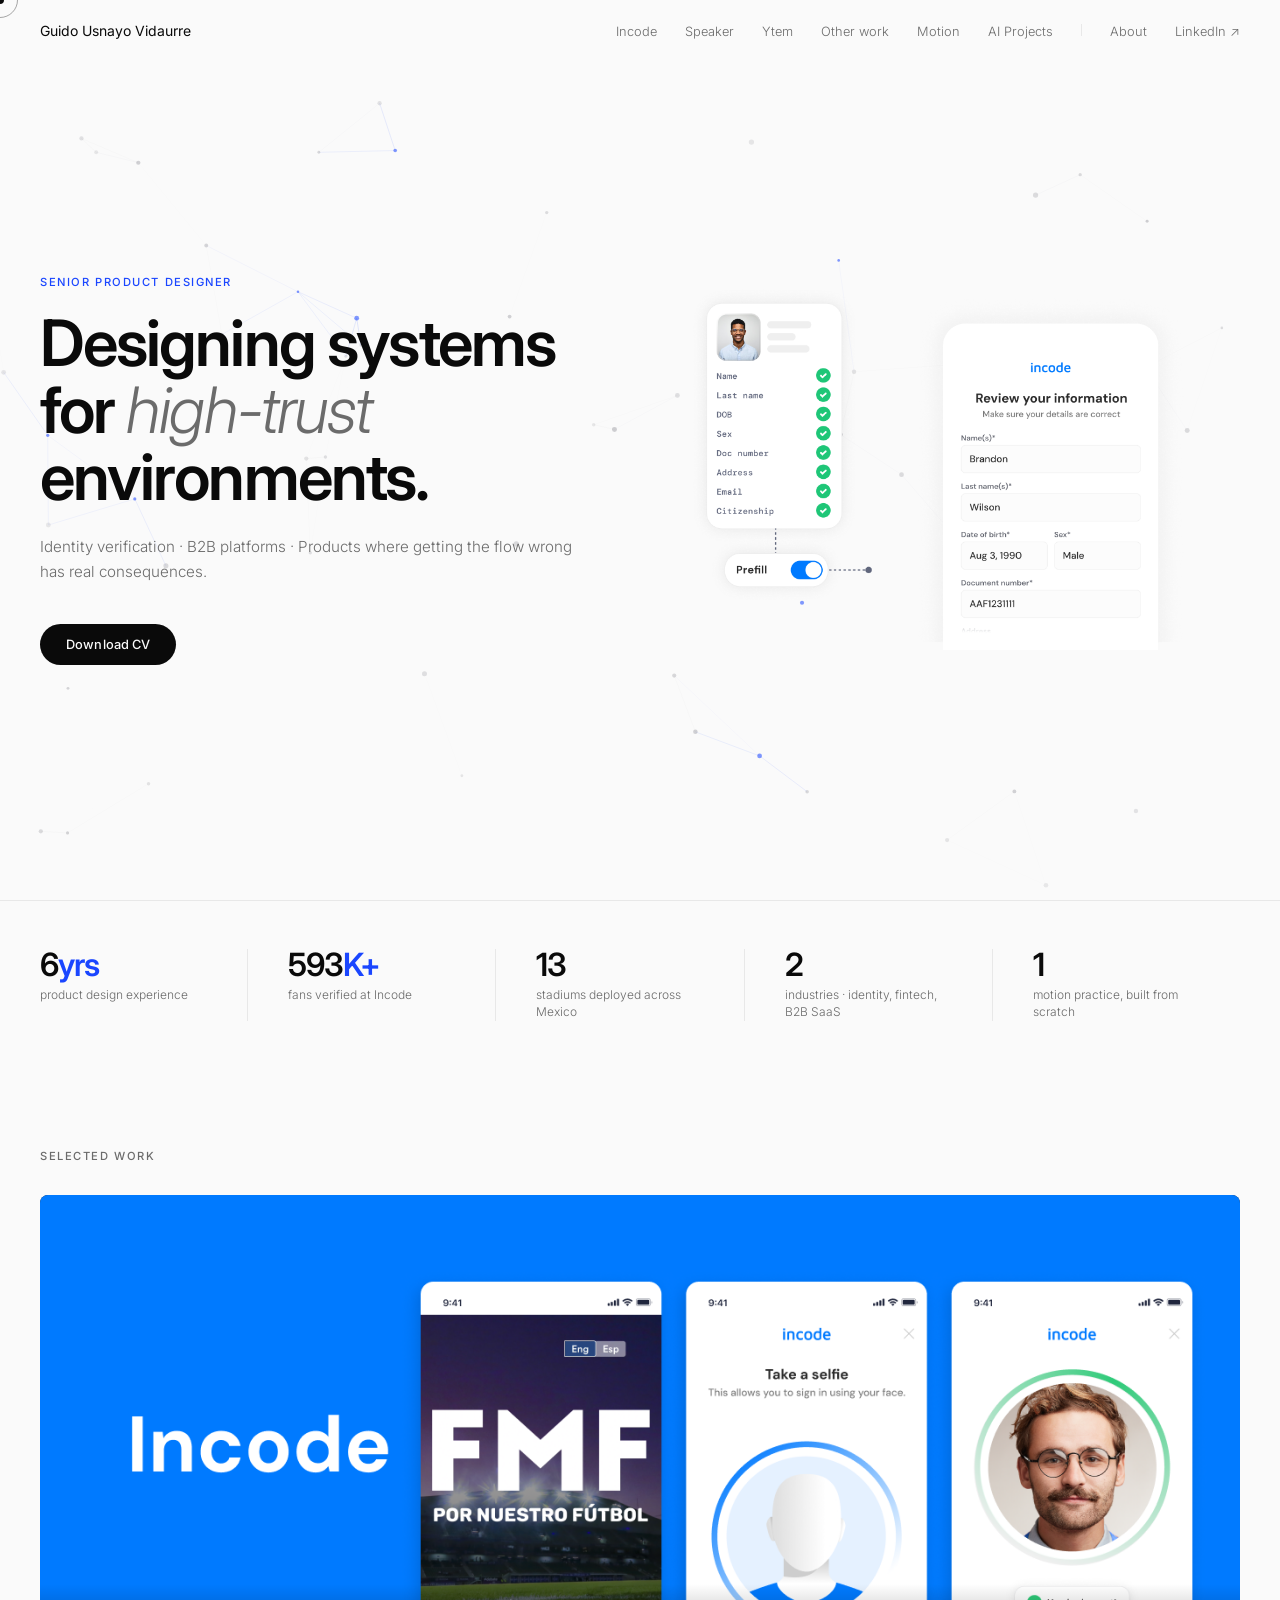
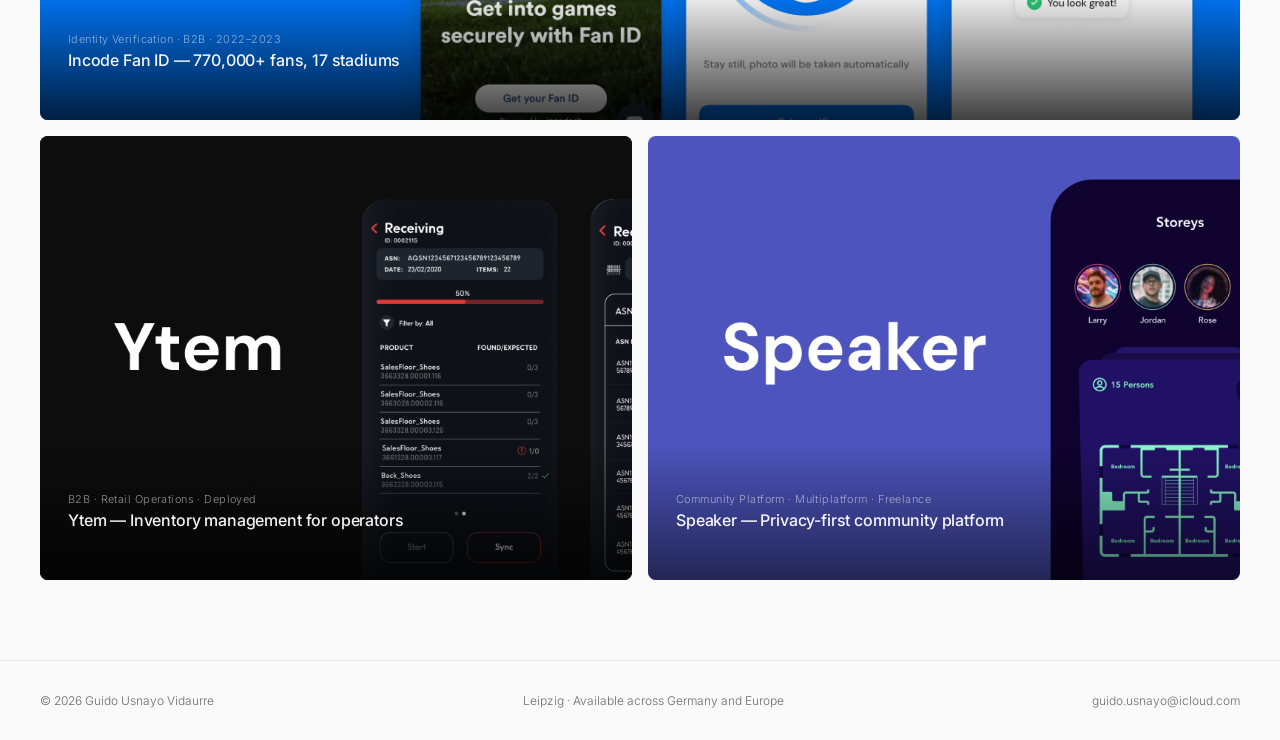
==== commit 9c1df9eb: "feat: update CV download link on homepage" ====
--- a/index.html
+++ b/index.html
@@ -393,6 +393,7 @@
       <li><a href="ytem.html">Ytem</a></li>
       <li><a href="other.html">Other work</a></li>
       <li><a href="motion.html">Motion</a></li>
+      <li><a href="deutschlernen.html">AI Projects</a></li>
       <li class="nav-divider"></li>
       <li><a href="about.html">About</a></li>
       <li><a href="https://www.linkedin.com/in/guido-usnayovidaurre/" target="_blank">LinkedIn ↗</a></li>
@@ -407,7 +408,7 @@
       <h1 class="hero-headline">Designing systems for <em>high-trust</em> environments.</h1>
       <p class="hero-sub">Identity verification · B2B platforms · Products where getting the flow wrong has real consequences.</p>
       <div class="hero-actions">
-        <a href="https://drive.google.com/file/d/1SzSFB1lvbNfN5dKFIprZUKIo4jcVjWtV/view?usp=share_link" target="_blank" class="btn-pill">Download CV</a>
+        <a href="https://drive.google.com/file/d/1HBDF-beKUyvw7b_-Lll6wZ5g52XBYtyQ/view?usp=share_link" target="_blank" class="btn-pill">Download CV</a>
       </div>
     </div>
     <div class="hero-right">
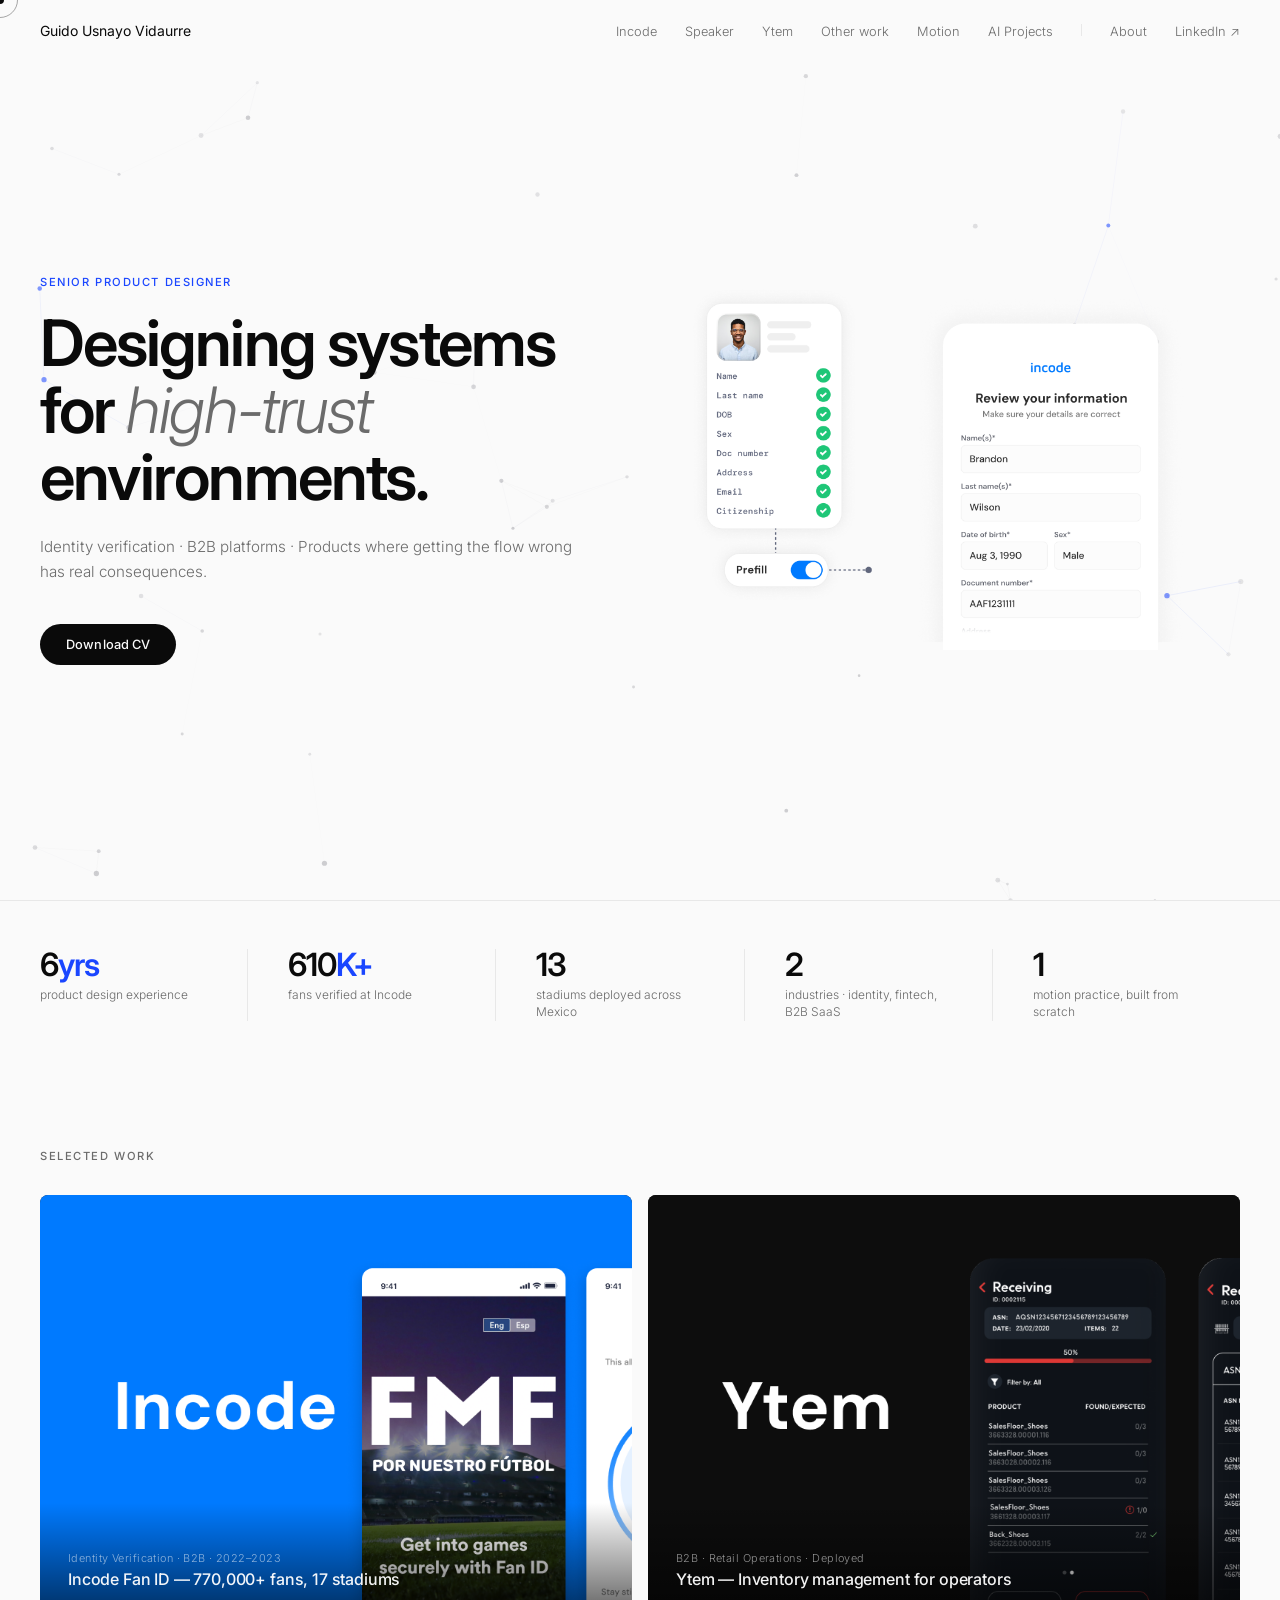
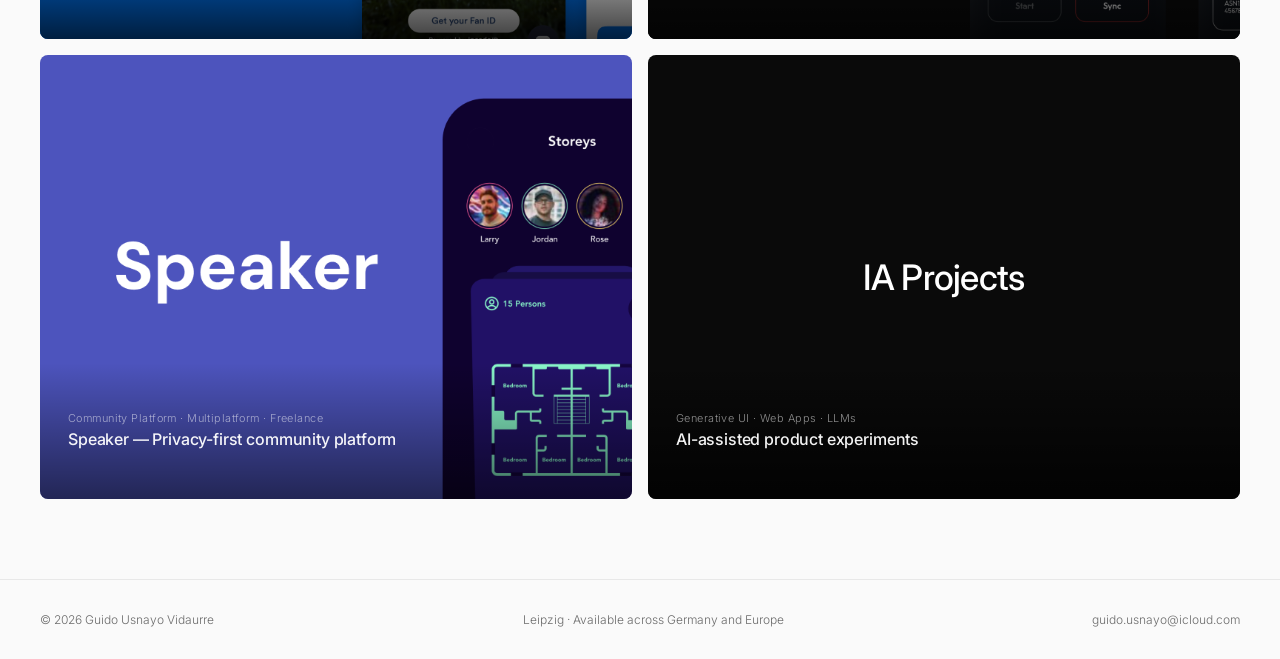
==== commit 5ec019d7: "feat: switch selected work to 2x2 grid for a more aesthetic balance and add IA Projects card" ====
--- a/index.html
+++ b/index.html
@@ -224,17 +224,15 @@
       text-decoration: none; overflow: hidden; border-radius: 8px;
     }
 
-    .work-item:first-child { grid-column: 1 / -1; }
-
-    .work-item-img {
+    .work-item .work-item-img {
       position: relative; width: 100%;
-      aspect-ratio: 16/7; background: #1a1a2e;
+      aspect-ratio: 4/3; background: #1a1a2e;
       overflow: hidden;
     }
 
-    .work-item:not(:first-child) .work-item-img { aspect-ratio: 4/3; }
     .work-item:nth-child(2) .work-item-img { background: #0d0d0d; }
     .work-item:nth-child(3) .work-item-img { background: #f0f0f0; }
+    .work-item:nth-child(4) .work-item-img { background: #0a0a0a; }
 
     .work-item-img img {
       position: absolute; top: 0; left: 0;
@@ -481,6 +479,18 @@
         </div>
       </a>
 
+      <a href="deutschlernen.html" class="work-item reveal">
+        <div class="work-item-img" style="display: flex; align-items: center; justify-content: center;">
+          <div style="font-size: 2.2rem; font-weight: 500; color: #fff; letter-spacing: -0.02em; position: relative; z-index: 1;">IA Projects</div>
+          <div class="work-item-overlay"></div>
+          <div class="work-item-info">
+            <div class="work-item-meta">Generative UI · Web Apps · LLMs</div>
+            <div class="work-item-title">AI-assisted product experiments</div>
+            <div class="work-item-cta">View case study →</div>
+          </div>
+        </div>
+      </a>
+
     </div>
   </section>
 
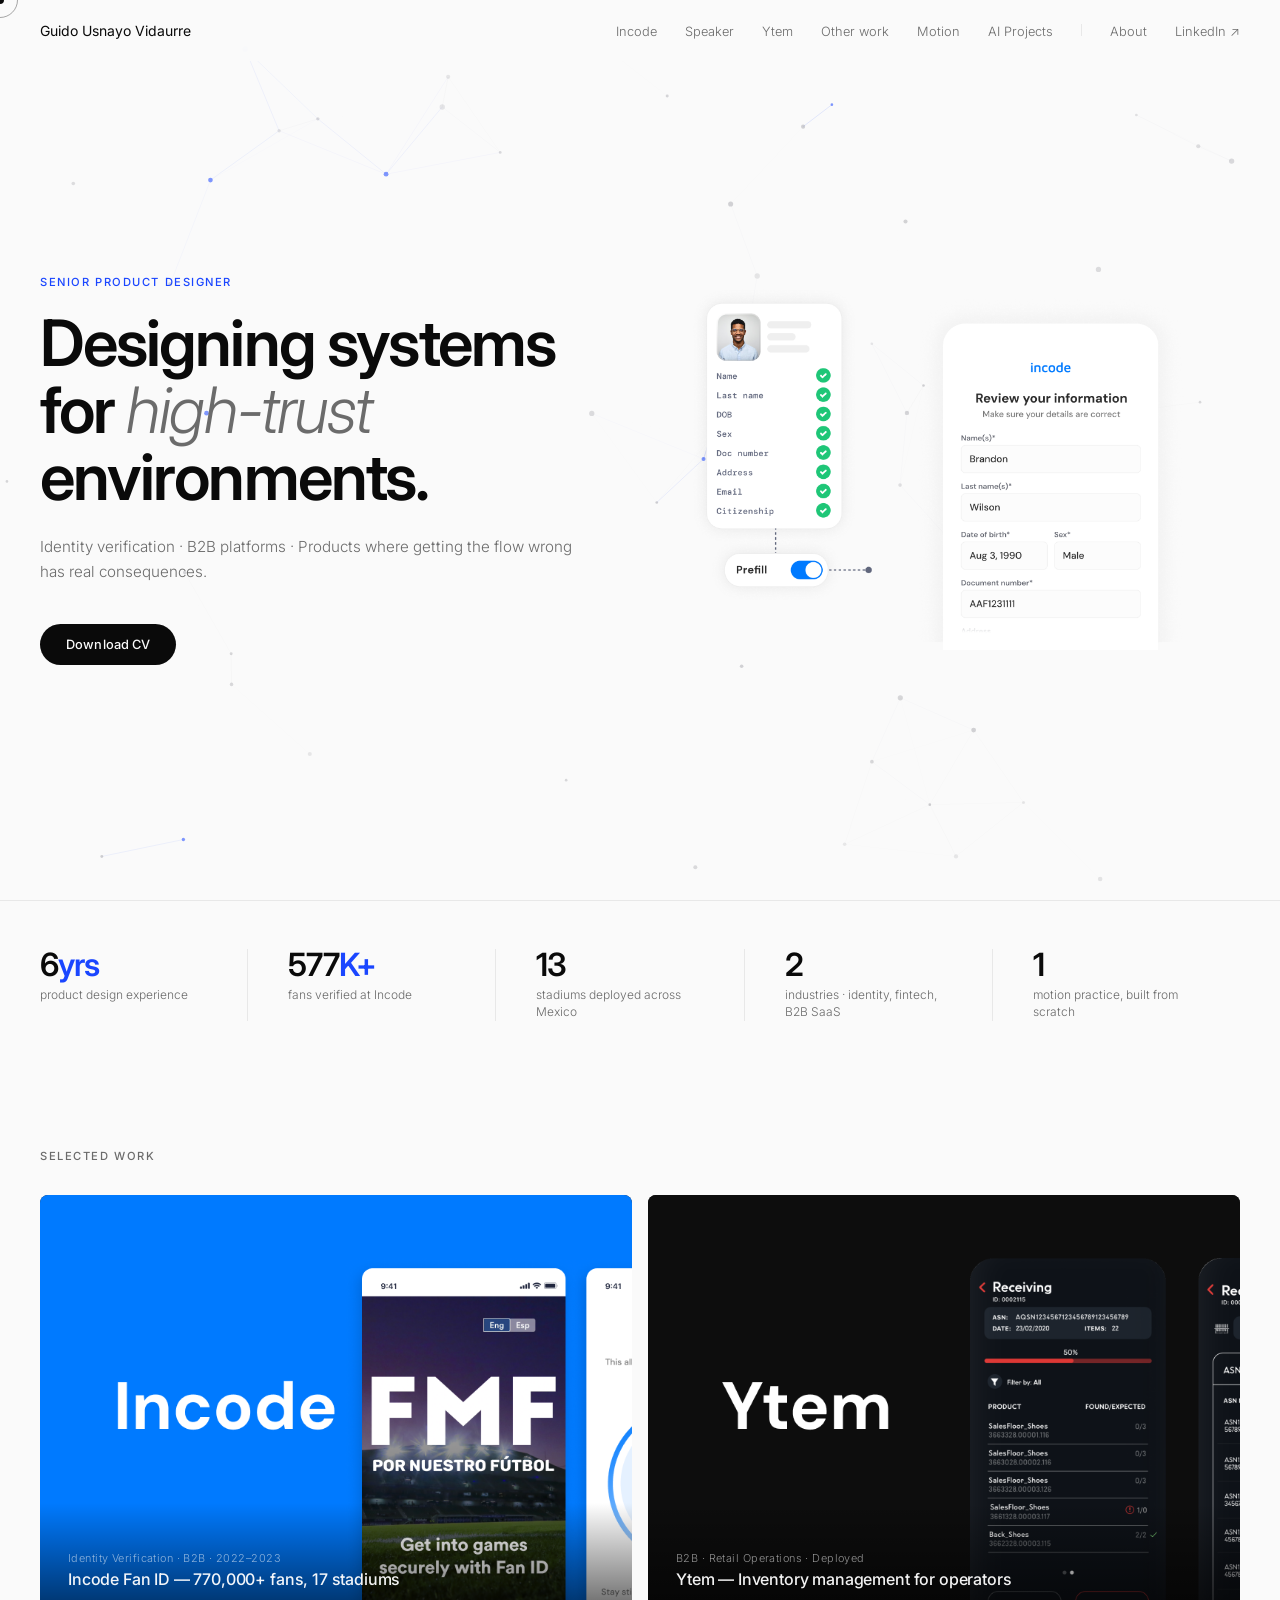
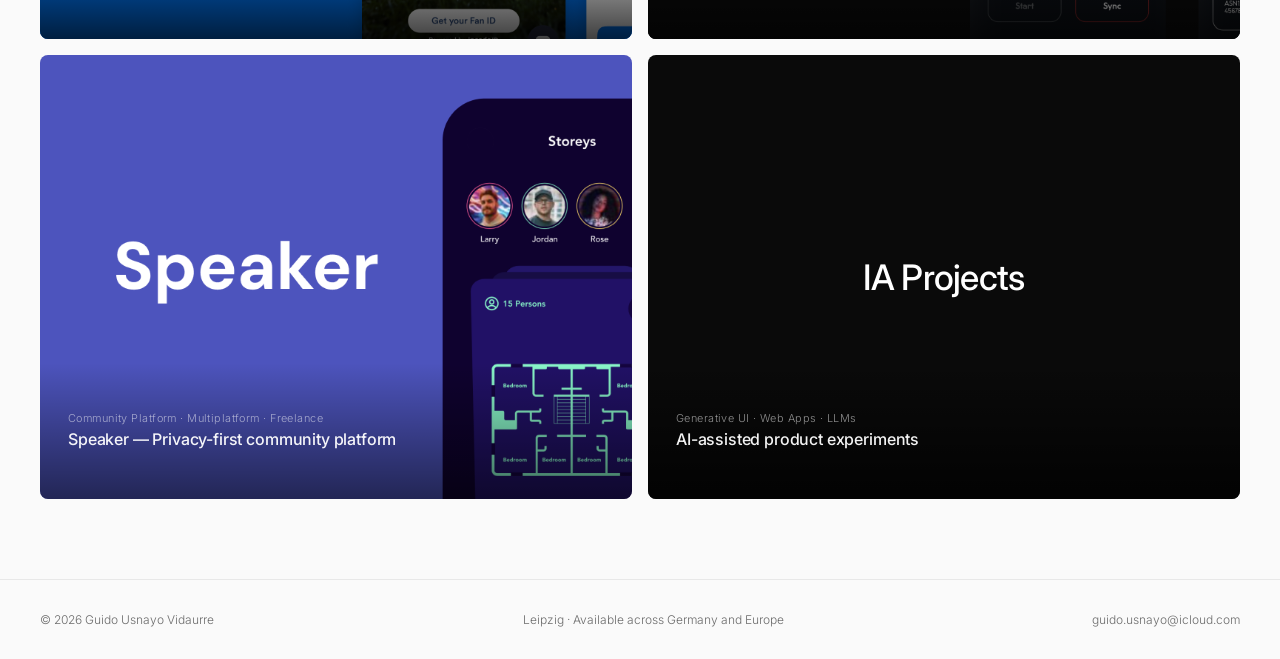
==== commit 2897bd2e: "feat: add subtle color pulsing animation to IA Projects card" ====
--- a/index.html
+++ b/index.html
@@ -232,7 +232,18 @@
 
     .work-item:nth-child(2) .work-item-img { background: #0d0d0d; }
     .work-item:nth-child(3) .work-item-img { background: #f0f0f0; }
-    .work-item:nth-child(4) .work-item-img { background: #0a0a0a; }
+    
+    @keyframes aiPulse {
+      0% { background-color: #0a0a0a; }
+      33% { background-color: #0f0a24; }
+      66% { background-color: #05101a; }
+      100% { background-color: #0a0a0a; }
+    }
+    
+    .work-item:nth-child(4) .work-item-img { 
+      background: #0a0a0a; 
+      animation: aiPulse 12s ease-in-out infinite;
+    }
 
     .work-item-img img {
       position: absolute; top: 0; left: 0;
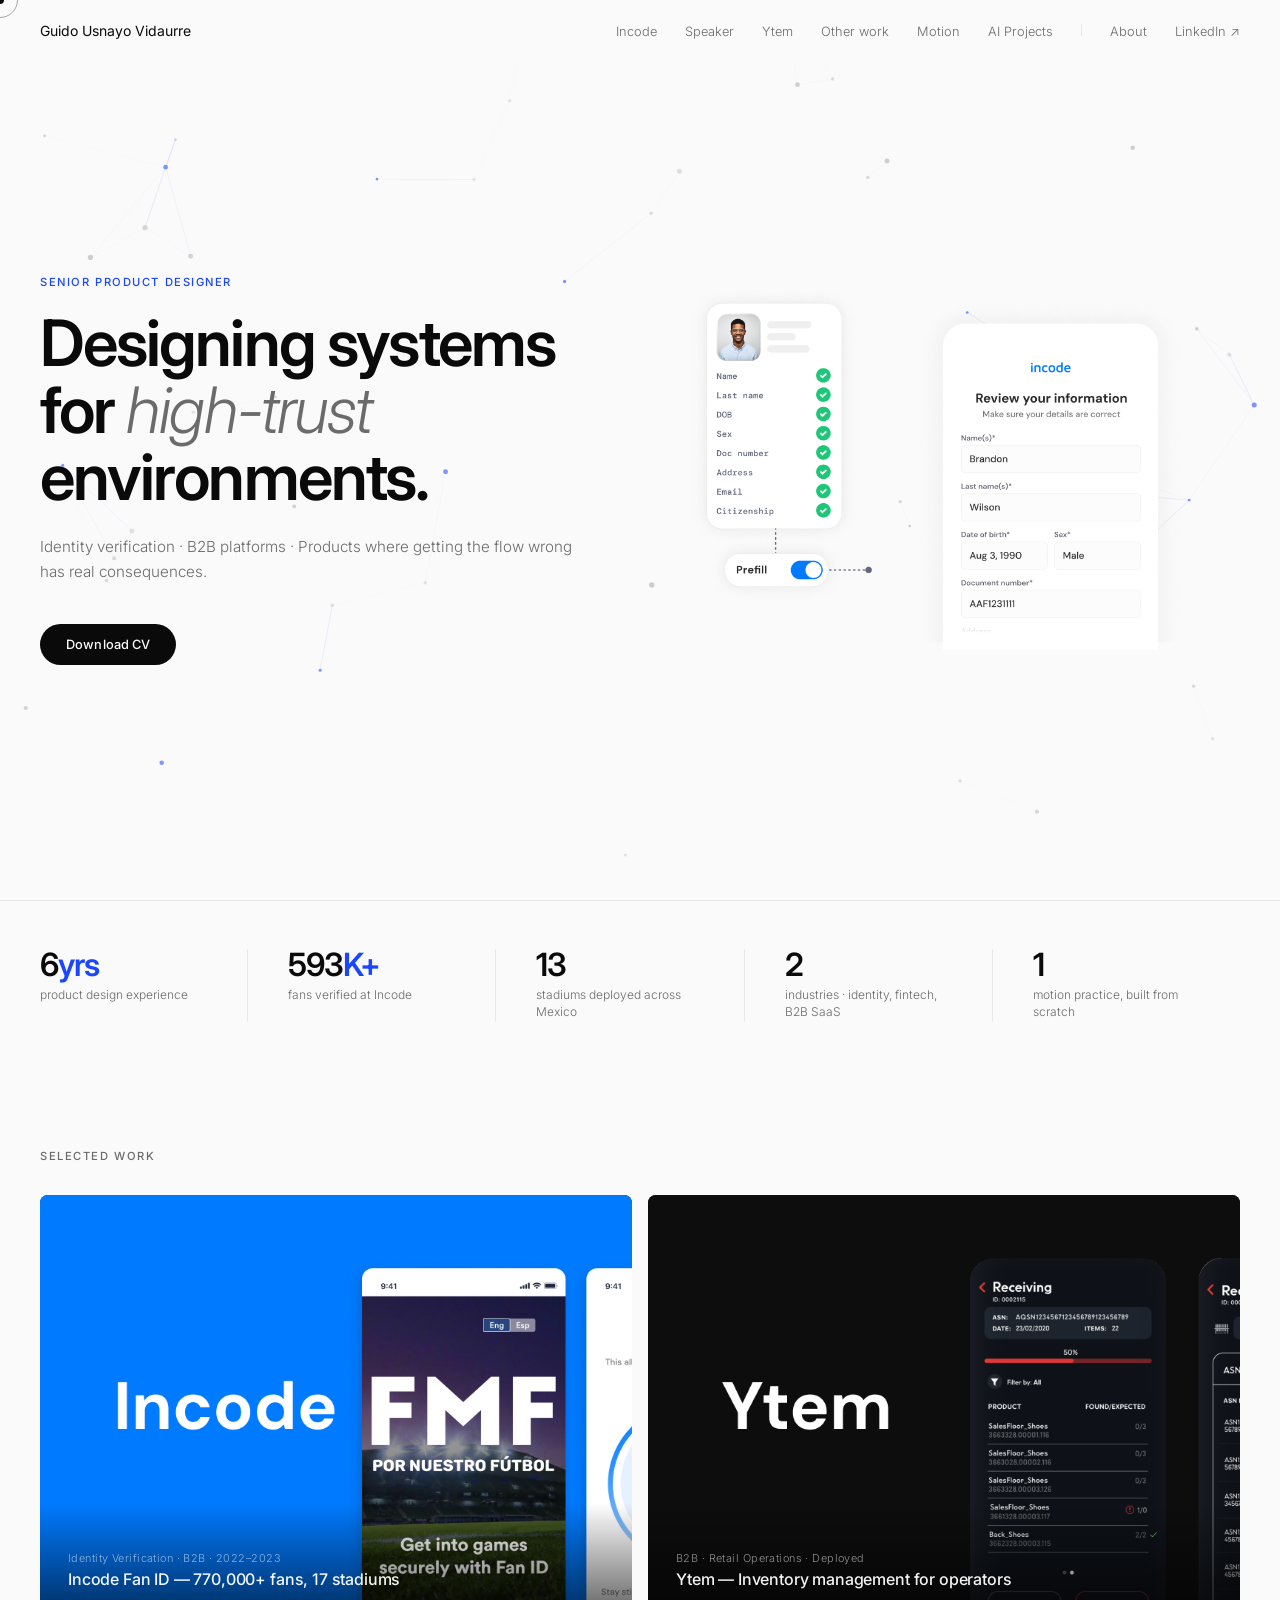
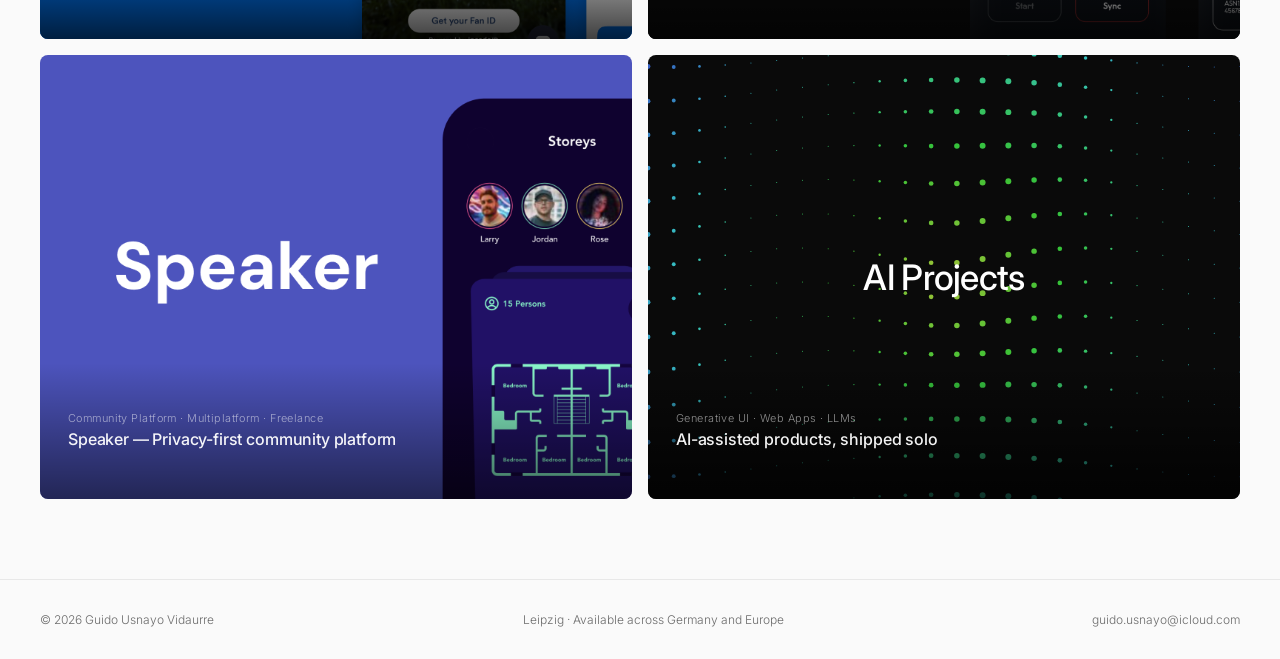
==== commit d7c904cd: "feat: restructure AI Projects into a dedicated landing page, update nav and home card links" ====
--- a/index.html
+++ b/index.html
@@ -402,7 +402,7 @@
       <li><a href="ytem.html">Ytem</a></li>
       <li><a href="other.html">Other work</a></li>
       <li><a href="motion.html">Motion</a></li>
-      <li><a href="deutschlernen.html">AI Projects</a></li>
+      <li><a href="ai-projects.html">AI Projects</a></li>
       <li class="nav-divider"></li>
       <li><a href="about.html">About</a></li>
       <li><a href="https://www.linkedin.com/in/guido-usnayovidaurre/" target="_blank">LinkedIn ↗</a></li>
@@ -490,13 +490,14 @@
         </div>
       </a>
 
-      <a href="deutschlernen.html" class="work-item reveal">
-        <div class="work-item-img" style="display: flex; align-items: center; justify-content: center;">
-          <div style="font-size: 2.2rem; font-weight: 500; color: #fff; letter-spacing: -0.02em; position: relative; z-index: 1;">IA Projects</div>
+      <a href="ai-projects.html" class="work-item reveal">
+        <div class="work-item-img" style="display: flex; align-items: center; justify-content: center; background: #0a0a0a;">
+          <canvas id="aiWaveCanvas" style="position:absolute; top:0; left:0; width:100%; height:100%; pointer-events:none; opacity: 0.8;"></canvas>
+          <div style="font-size: 2.2rem; font-weight: 500; color: #fff; letter-spacing: -0.02em; position: relative; z-index: 1;">AI Projects</div>
           <div class="work-item-overlay"></div>
           <div class="work-item-info">
             <div class="work-item-meta">Generative UI · Web Apps · LLMs</div>
-            <div class="work-item-title">AI-assisted product experiments</div>
+            <div class="work-item-title">AI-assisted products, shipped solo</div>
             <div class="work-item-cta">View case study →</div>
           </div>
         </div>
@@ -763,6 +764,83 @@
       document.body.style.transition = 'opacity 0.3s ease';
       document.body.style.opacity = '1';
     });
+
+    // ── AI WAVE CANVAS ──
+    (function () {
+      const canvas = document.getElementById('aiWaveCanvas');
+      if (!canvas) return;
+      const ctx = canvas.getContext('2d');
+      const parent = canvas.parentElement;
+
+      let W, H, dpr;
+      let time = 0;
+
+      function resize() {
+        dpr = window.devicePixelRatio || 1;
+        const rect = parent.getBoundingClientRect();
+        W = rect.width;
+        H = rect.height;
+        canvas.width = W * dpr;
+        canvas.height = H * dpr;
+        ctx.scale(dpr, dpr);
+      }
+
+      window.addEventListener('resize', resize);
+      resize();
+
+      function hslToRgb(h, s, l) {
+        h /= 360; s /= 100; l /= 100;
+        let r, g, b;
+        if (s === 0) { r = g = b = l; } else {
+          const hue2rgb = (p, q, t) => {
+            if(t < 0) t += 1; if(t > 1) t -= 1;
+            if(t < 1/6) return p + (q - p) * 6 * t;
+            if(t < 1/2) return q;
+            if(t < 2/3) return p + (q - p) * (2/3 - t) * 6;
+            return p;
+          };
+          const q = l < 0.5 ? l * (1 + s) : l + s - l * s;
+          const p = 2 * l - q;
+          r = hue2rgb(p, q, h + 1/3);
+          g = hue2rgb(p, q, h);
+          b = hue2rgb(p, q, h - 1/3);
+        }
+        return `rgb(${Math.round(r * 255)}, ${Math.round(g * 255)}, ${Math.round(b * 255)})`;
+      }
+
+      function draw() {
+        ctx.clearRect(0, 0, W, H);
+        const rows = 14;
+        const cols = 24;
+        const spacingX = W / (cols - 1);
+        const spacingY = H / (rows - 1);
+
+        for (let i = 0; i < cols; i++) {
+          for (let j = 0; j < rows; j++) {
+            const x = i * spacingX;
+            const y = j * spacingY;
+            const dx = x - W / 2;
+            const dy = y - H / 2;
+            const dist = Math.sqrt(dx * dx + dy * dy);
+            
+            // Wave calculation
+            const wave = Math.sin(dist * 0.015 - time * 0.003) * 12;
+            const size = Math.max(0.5, (Math.sin(i * 0.4 + time * 0.002) + 1) * 1.5);
+            
+            // Color changing
+            const hue = (time * 0.06 + dist * 0.4) % 360;
+            ctx.fillStyle = hslToRgb(hue, 85, 60);
+
+            ctx.beginPath();
+            ctx.arc(x, y + wave, size, 0, Math.PI * 2);
+            ctx.fill();
+          }
+        }
+        time += 16;
+        requestAnimationFrame(draw);
+      }
+      requestAnimationFrame(draw);
+    })();
   </script>
   <script src="shared-animations.js?v=2"></script>
 </body>
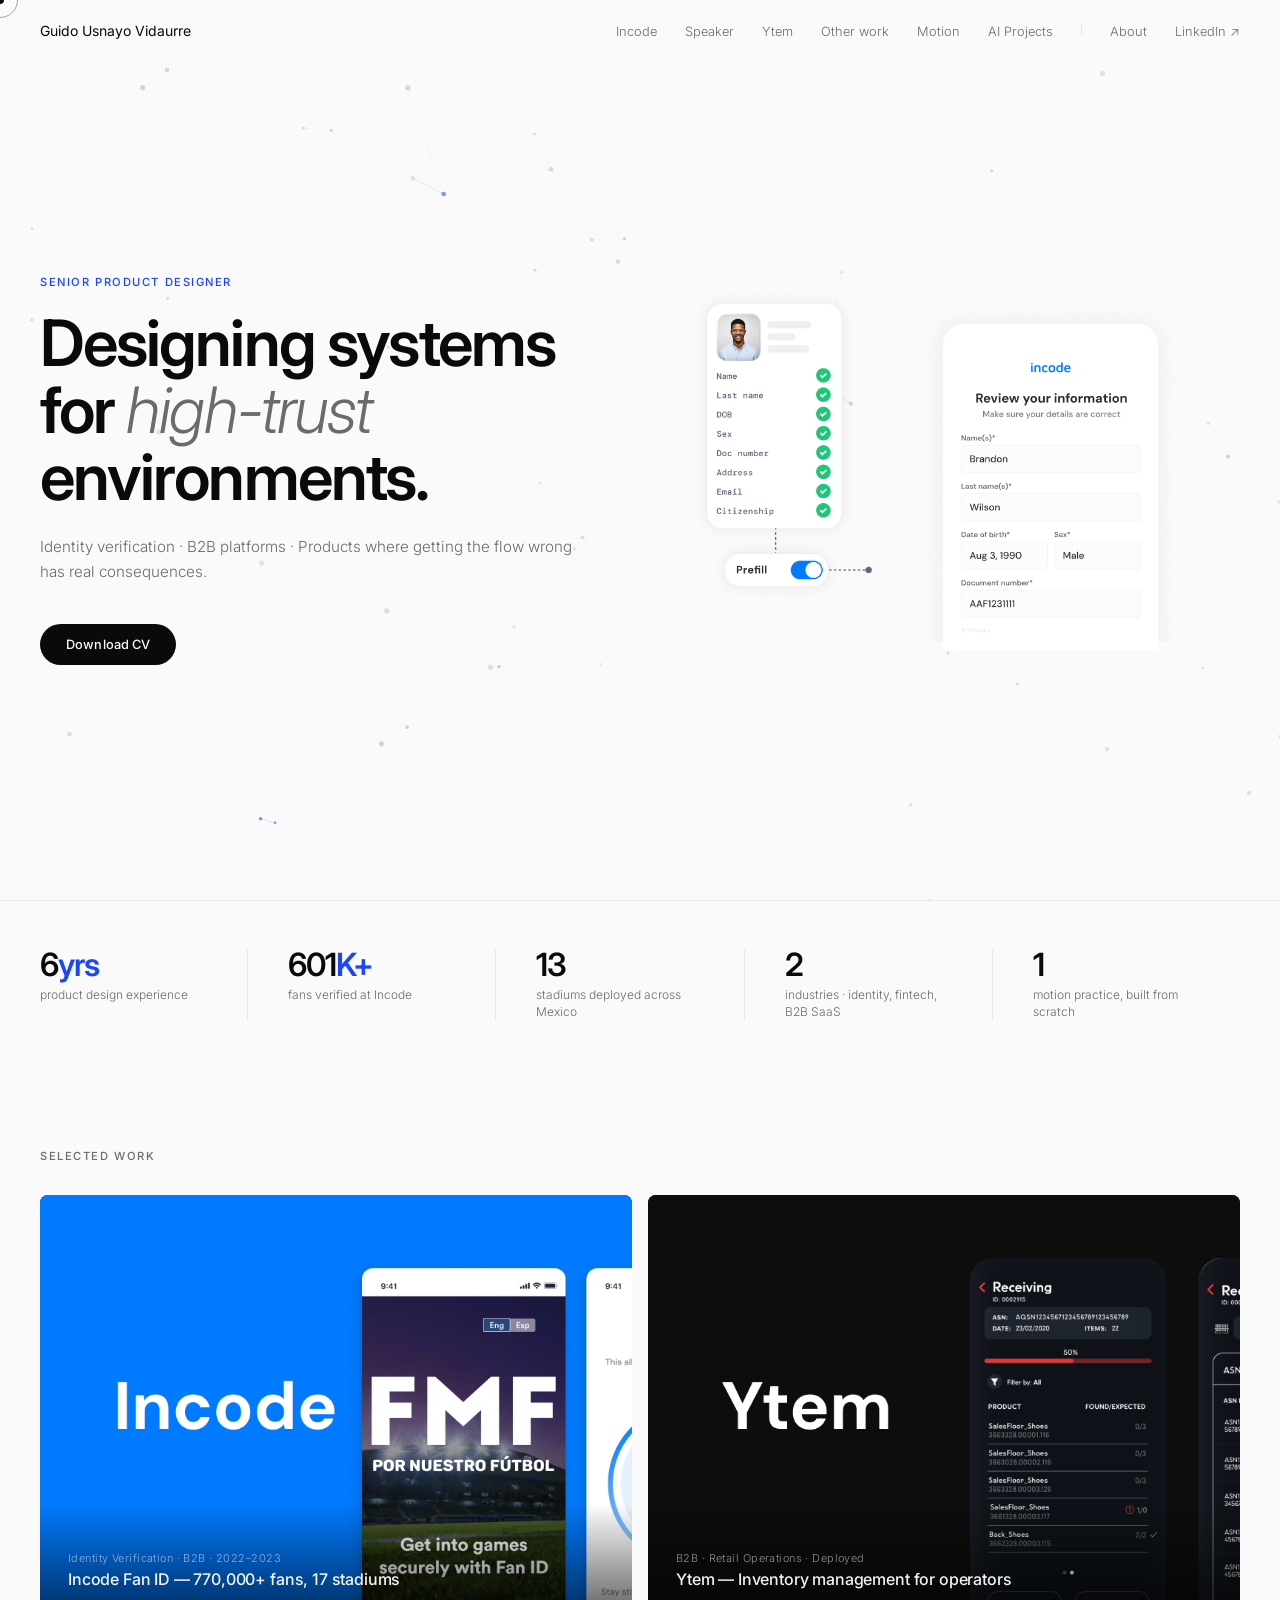
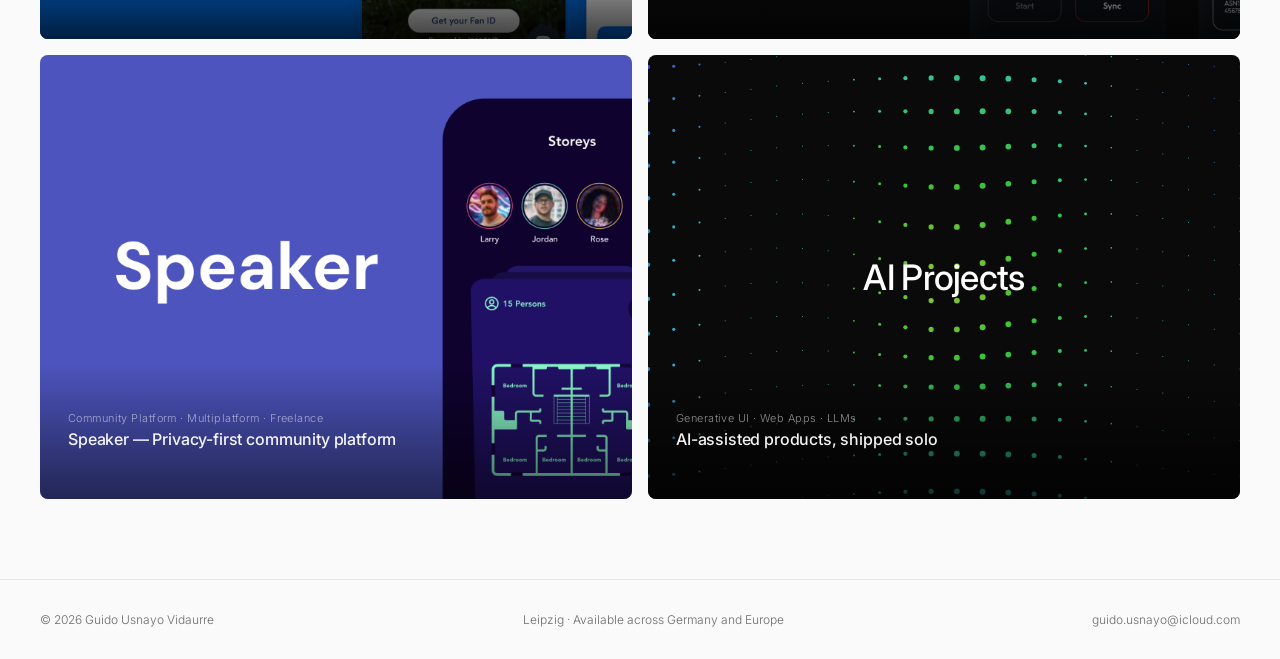
==== commit 9414eabc: "feat: complete wiring of AI Projects landing page, update CTA, and clean up old deutschlernen page" ====
--- a/index.html
+++ b/index.html
@@ -498,7 +498,7 @@
           <div class="work-item-info">
             <div class="work-item-meta">Generative UI · Web Apps · LLMs</div>
             <div class="work-item-title">AI-assisted products, shipped solo</div>
-            <div class="work-item-cta">View case study →</div>
+            <div class="work-item-cta">View projects →</div>
           </div>
         </div>
       </a>
